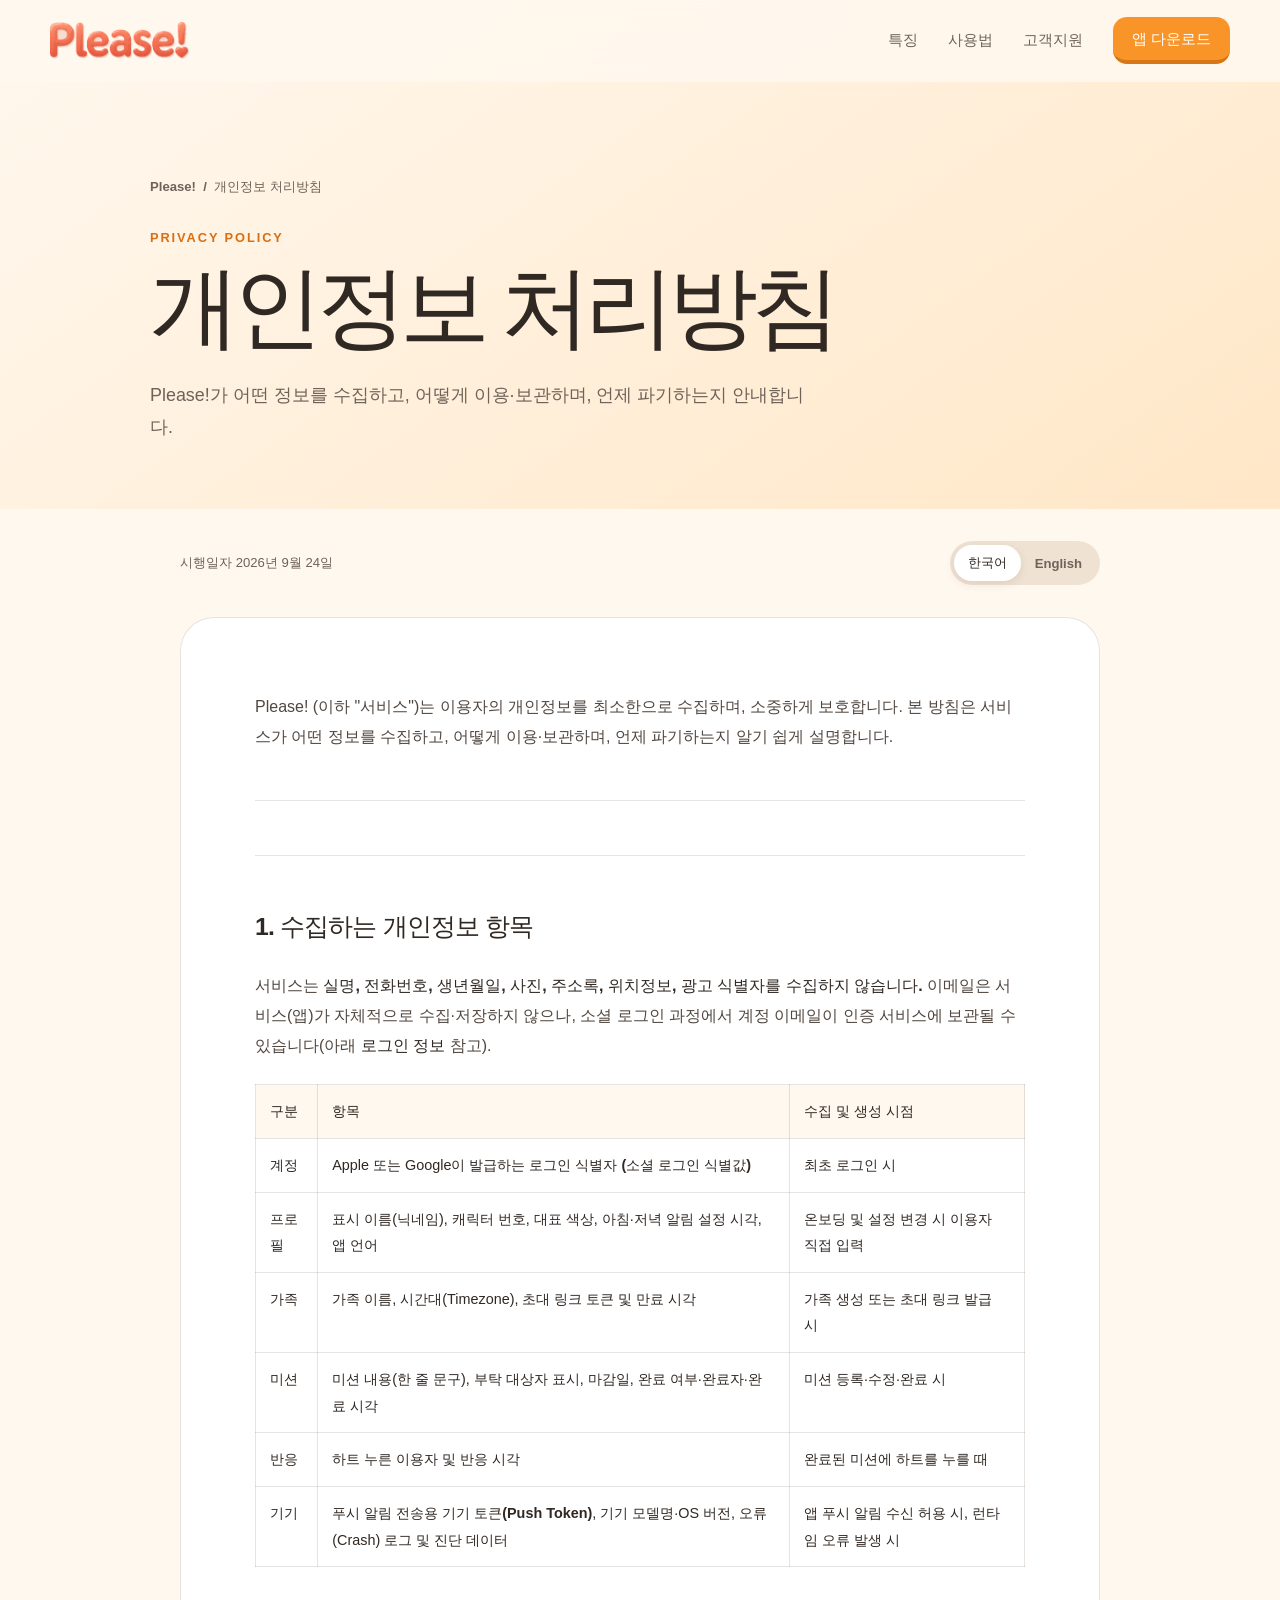
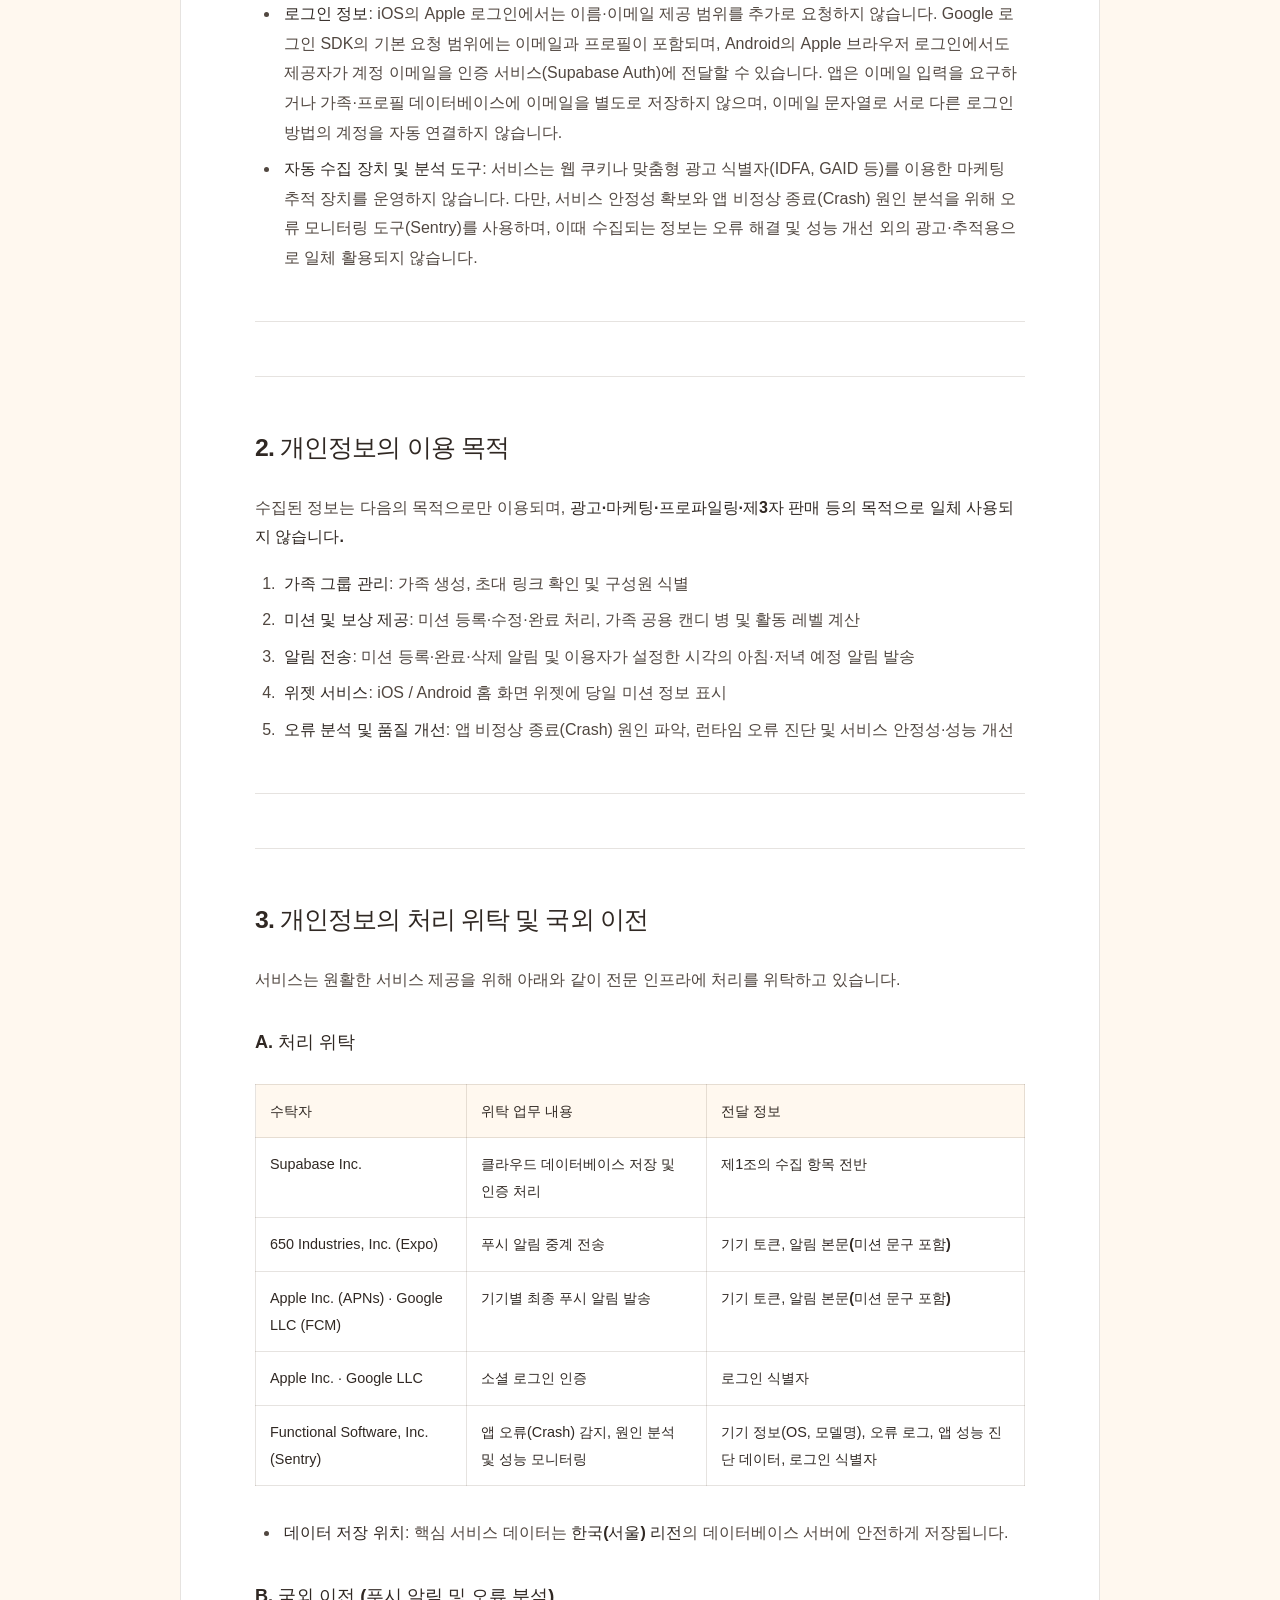
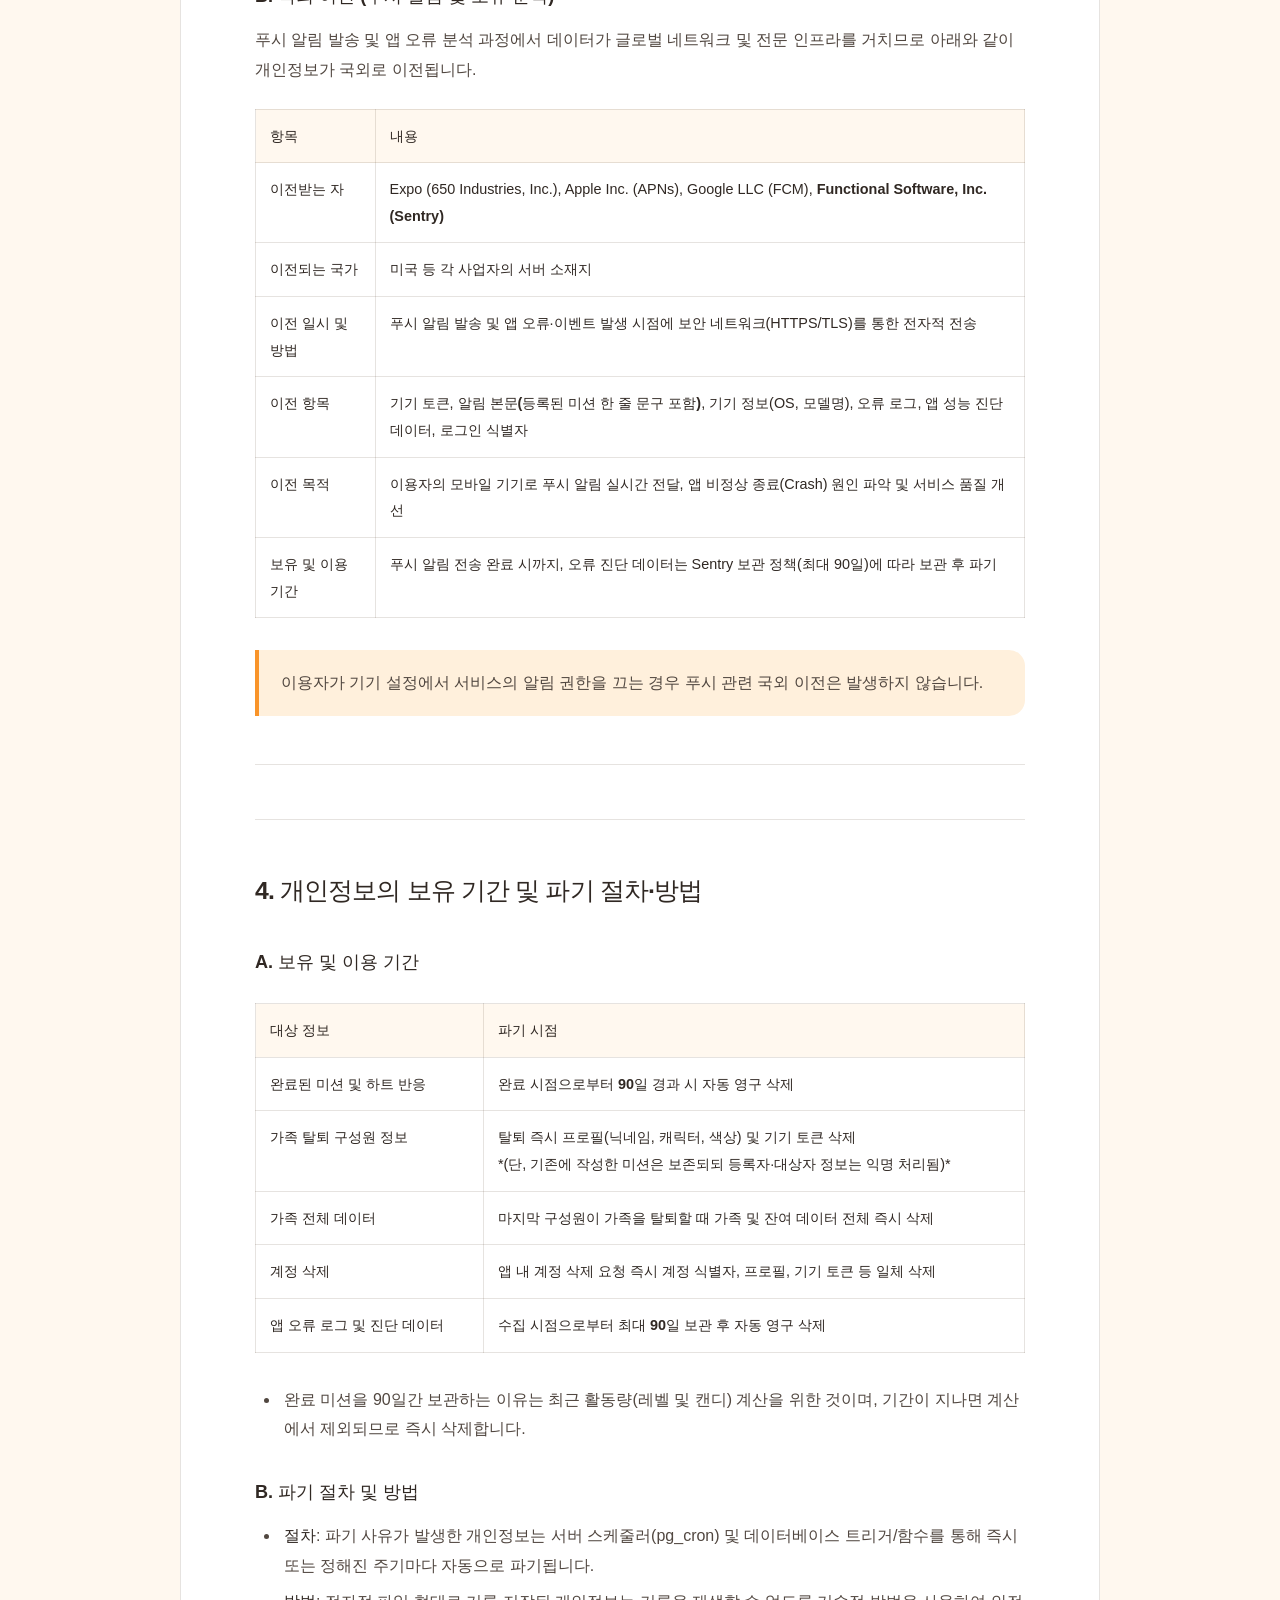
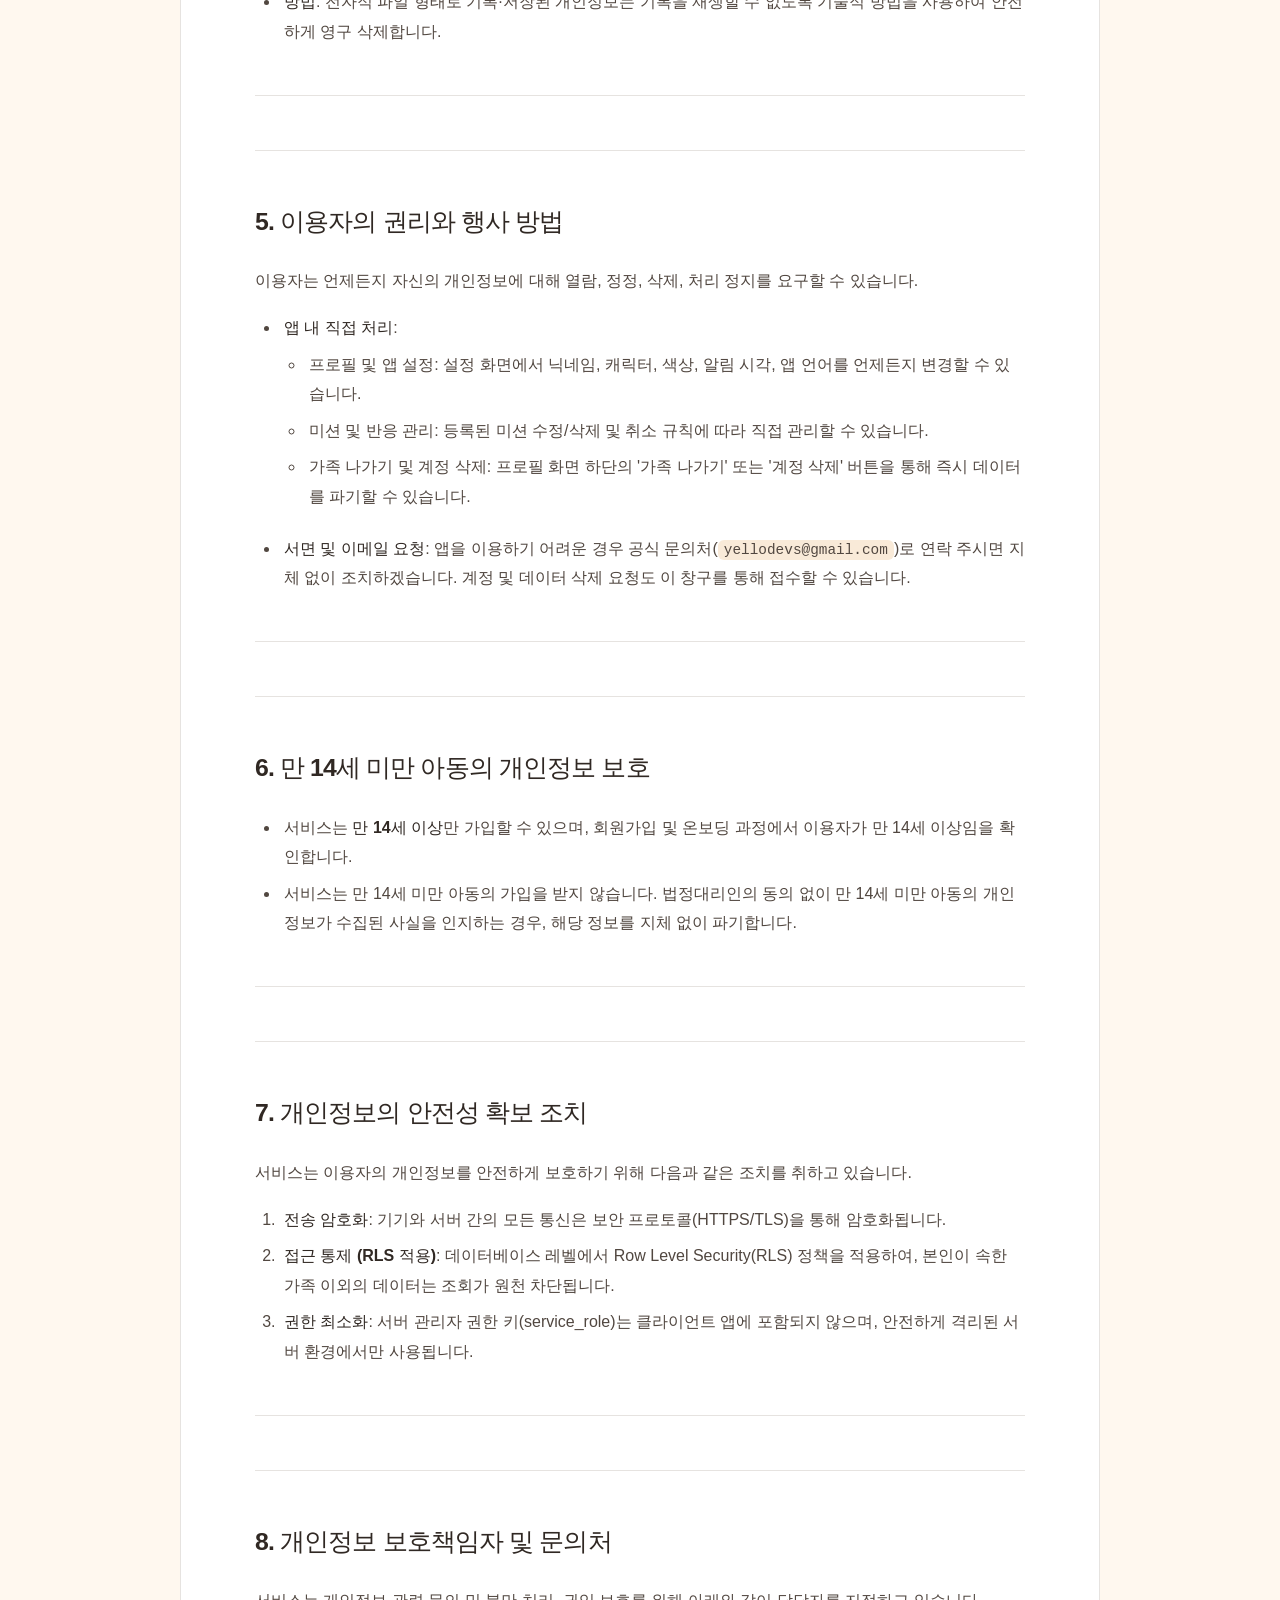
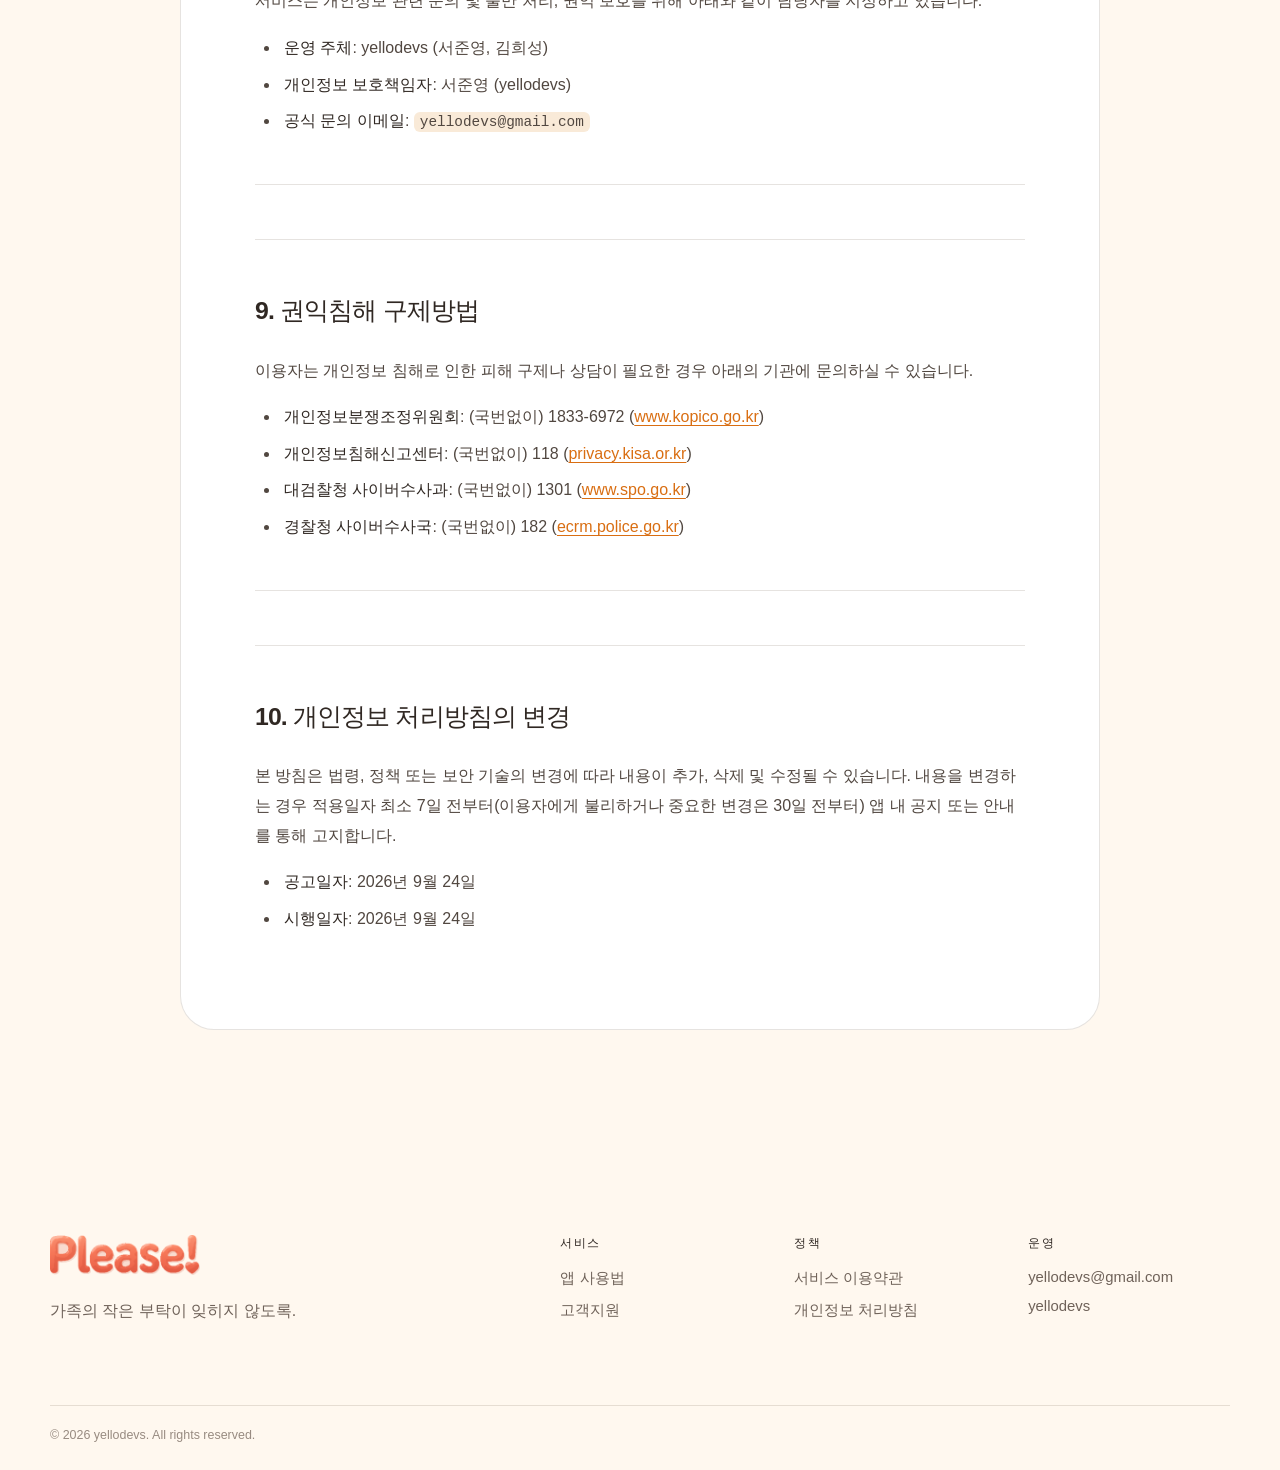
==== site/privacy/index.html @ 9b4defdf "Build Please official website" ====
<!doctype html>
<html lang="ko">
  <head>
    <meta charset="UTF-8" />
    <meta name="viewport" content="width=device-width, initial-scale=1.0" />
    <meta name="theme-color" content="#fff8ef" />
    <meta name="description" content="Please! 개인정보 처리방침" />
    <link rel="canonical" href="https://please.yellodevs.space/privacy/" />
    <link rel="icon" type="image/png" href="../favicon.png?v=2" />
    <link rel="apple-touch-icon" href="../favicon.png?v=2" />
    <title>개인정보 처리방침 — Please!</title>
    <link rel="stylesheet" href="../styles.css" />
    <script src="../script.js" defer></script>
    <script src="../legal.js" defer></script>
  </head>
  <body data-document="privacy">
    <a class="skip-link" href="#main">본문으로 건너뛰기</a>
    <header class="site-header" data-header>
      <a class="brand" href="../" aria-label="Please! 홈"><img src="../assets/brand/please-logo.png" alt="Please!" /></a>
      <button class="nav-toggle" type="button" aria-expanded="false" aria-controls="primary-nav" data-nav-toggle><span></span><span></span><span></span><span class="sr-only">메뉴 열기</span></button>
      <nav class="primary-nav" id="primary-nav" aria-label="주요 메뉴" data-nav><a href="../#features">특징</a><a href="../#guide">사용법</a><a href="../support/">고객지원</a><a class="nav-cta" href="../#download">앱 다운로드</a></nav>
    </header>
    <main id="main">
      <section class="page-hero compact"><p class="breadcrumbs"><a href="../">Please!</a> &nbsp;/&nbsp; 개인정보 처리방침</p><p class="eyebrow">Privacy policy</p><h1>개인정보 처리방침</h1><p>Please!가 어떤 정보를 수집하고, 어떻게 이용·보관하며, 언제 파기하는지 안내합니다.</p></section>
      <div class="legal-toolbar"><p class="legal-meta">시행일자 2026년 9월 24일</p><div class="language-switch" aria-label="언어 선택"><button class="active" type="button" data-language="ko">한국어</button><button type="button" data-language="en">English</button></div></div>
      <article class="legal-shell prose" data-legal-content><p class="legal-loading">문서를 불러오는 중입니다…</p></article>
    </main>
    <footer class="site-footer"><div class="footer-brand"><img src="../assets/brand/please-logo.png" alt="Please!" /><p>가족의 작은 부탁이 잊히지 않도록.</p></div><div class="footer-links"><div><strong>서비스</strong><a href="../#guide">앱 사용법</a><a href="../support/">고객지원</a></div><div><strong>정책</strong><a href="../terms/">서비스 이용약관</a><a href="./">개인정보 처리방침</a></div><div><strong>운영</strong><a href="mailto:yellodevs@gmail.com">yellodevs@gmail.com</a><a href="https://yellodevs.space" target="_blank" rel="noopener">yellodevs</a></div></div><p class="copyright">© 2026 yellodevs. All rights reserved.</p></footer>
  </body>
</html>
---- site/styles.css ----
:root {
  --ink: #302823;
  --ink-soft: #6f6259;
  --orange: #f99429;
  --orange-dark: #d96e12;
  --orange-soft: #fff0dc;
  --cream: #fff8ef;
  --cream-deep: #f9ead8;
  --white: #fff;
  --line: rgba(81, 56, 36, 0.14);
  --blue: #6f7fe8;
  --mint: #4cc9b0;
  --pink: #f082a8;
  --yellow: #f4bd43;
  --shadow: 0 30px 80px rgba(121, 73, 24, 0.13);
  --page: min(1180px, calc(100vw - 48px));
  font-family: Pretendard, "Apple SD Gothic Neo", "Noto Sans KR", Inter, -apple-system, BlinkMacSystemFont, "Segoe UI", sans-serif;
  color: var(--ink);
  background: var(--cream);
  font-synthesis: none;
}

* { box-sizing: border-box; }
html { scroll-behavior: smooth; }
body { margin: 0; background: var(--cream); color: var(--ink); overflow-x: hidden; }
body.nav-open { overflow: hidden; }
a { color: inherit; text-decoration: none; }
button, input { font: inherit; }
img { display: block; max-width: 100%; }
.sr-only { clip: rect(0 0 0 0); clip-path: inset(50%); height: 1px; overflow: hidden; position: absolute; white-space: nowrap; width: 1px; }
.skip-link { background: var(--ink); border-radius: 8px; color: #fff; left: 16px; padding: 12px 16px; position: fixed; top: -80px; z-index: 100; }
.skip-link:focus { top: 16px; }

.site-header {
  align-items: center;
  backdrop-filter: blur(18px);
  background: rgba(255, 248, 239, 0.86);
  border-bottom: 1px solid transparent;
  display: flex;
  height: 82px;
  justify-content: space-between;
  left: 0;
  padding: 0 max(24px, calc((100vw - 1180px) / 2));
  position: fixed;
  right: 0;
  top: 0;
  transition: border-color 180ms ease, box-shadow 180ms ease;
  z-index: 50;
}
.site-header.scrolled { border-color: var(--line); box-shadow: 0 8px 30px rgba(63, 42, 25, 0.05); }
.brand img { height: 37px; width: auto; }
.primary-nav { align-items: center; display: flex; gap: 30px; }
.primary-nav a { color: var(--ink-soft); font-size: 0.95rem; font-weight: 700; transition: color 160ms ease, transform 160ms ease; }
.primary-nav a:hover { color: var(--orange-dark); transform: translateY(-1px); }
.primary-nav .nav-cta { background: var(--orange); border-bottom: 4px solid #d67615; border-radius: 14px; color: #fff; padding: 12px 19px 10px; }
.nav-toggle { background: none; border: 0; display: none; padding: 10px; }
.nav-toggle > span:not(.sr-only) { background: var(--ink); border-radius: 2px; display: block; height: 2px; margin: 4px 0; width: 24px; }

.section-pad { margin: 0 auto; padding: 130px 0; width: var(--page); }
.eyebrow { color: var(--orange-dark); font-size: 0.8rem; font-weight: 850; letter-spacing: 0.15em; margin: 0 0 18px; text-transform: uppercase; }
.section-heading { max-width: 720px; }
.section-heading.centered { margin: 0 auto 70px; text-align: center; }
.section-heading h2,
.candy-copy h2,
.download-copy h2 { font-size: clamp(2.5rem, 5vw, 4.8rem); letter-spacing: -0.065em; line-height: 1.06; margin: 0; text-wrap: balance; }
.section-heading > p:last-child { color: var(--ink-soft); font-size: 1.13rem; line-height: 1.8; margin: 28px 0 0; }

.hero {
  align-items: center;
  background: linear-gradient(135deg, #fff8ef 0%, #fff4e5 58%, #ffd99f 100%);
  display: grid;
  gap: clamp(40px, 6vw, 96px);
  grid-template-columns: minmax(0, 1.05fr) minmax(360px, 0.95fr);
  min-height: 100svh;
  overflow: hidden;
  padding: 130px max(24px, calc((100vw - 1180px) / 2)) 70px;
  position: relative;
}
.hero-copy { max-width: 650px; position: relative; z-index: 3; }
.hero h1 { font-size: clamp(3.6rem, 7.1vw, 7.25rem); font-weight: 850; letter-spacing: -0.085em; line-height: 0.97; margin: 0; text-wrap: balance; }
.hero h1 em { color: var(--orange); font-style: normal; }
.hero-description { color: var(--ink-soft); font-size: clamp(1.08rem, 1.6vw, 1.3rem); line-height: 1.75; margin: 34px 0 30px; max-width: 610px; }
.hero-note { color: #8a786b; font-size: 0.84rem; font-weight: 650; margin: 15px 0 0; }
.store-buttons { display: flex; flex-wrap: wrap; gap: 12px; }
.store-button { align-items: center; background: #201f1e; border: 1px solid rgba(255,255,255,.16); border-radius: 14px; box-shadow: 0 6px 0 rgba(77, 54, 35, 0.14); color: #fff; display: flex; gap: 10px; min-height: 62px; padding: 9px 17px; transition: transform 150ms ease, box-shadow 150ms ease; }
.store-button:hover { box-shadow: 0 3px 0 rgba(77, 54, 35, 0.14); transform: translateY(3px); }
.store-button svg { fill: #fff; flex: 0 0 auto; height: 31px; width: 31px; }
.store-button span { font-size: 1.12rem; font-weight: 700; line-height: 1.03; }
.store-button small { display: block; font-size: 0.62rem; font-weight: 500; letter-spacing: 0.02em; margin-bottom: 4px; }
.hero-visual { height: min(720px, 70vw); min-height: 560px; position: relative; z-index: 2; }
.hero-phone { background: #fff; border: 10px solid #282522; border-radius: 44px; box-shadow: 0 55px 100px rgba(119, 67, 18, 0.2); left: 50%; max-width: 292px; overflow: hidden; position: absolute; top: 50%; transform: translate(-50%, -47%) rotate(5deg); width: 62%; }
.hero-phone img { width: 100%; }
.floating-character { aspect-ratio: 1; background: #fff; border: 7px solid #fff; border-radius: 32%; box-shadow: 0 18px 45px rgba(90, 49, 11, 0.16); overflow: hidden; position: absolute; width: clamp(76px, 9vw, 122px); }
.floating-character img { display: block; height: 100%; object-fit: cover; transform: scale(1.045); width: 100%; }
.character-dog { right: 1%; top: 14%; transform: rotate(9deg); }
.character-one { bottom: 9%; left: 1%; transform: rotate(-9deg); }
.floating-heart { align-items: center; background: #fff; border-radius: 28px; box-shadow: 0 16px 40px rgba(90,49,11,.12); color: #f07576; display: flex; font-size: 2.4rem; height: 84px; justify-content: center; left: 0; position: absolute; top: 20%; transform: rotate(-10deg); width: 84px; }
.floating-candy { border-radius: 50%; box-shadow: inset -8px -8px 18px rgba(0,0,0,.08), 0 10px 24px rgba(90,49,11,.14); height: 46px; position: absolute; width: 46px; }
.floating-candy::after { color: #fff; content: "✦"; font-size: 1.4rem; left: 50%; position: absolute; top: 50%; transform: translate(-50%, -50%); }
.candy-one { background: var(--mint); right: 6%; top: 53%; transform: rotate(17deg); }
.candy-two { background: var(--blue); bottom: 19%; right: 12%; transform: rotate(-9deg); }
.hero-blob { border-radius: 50%; filter: blur(2px); opacity: 0.46; position: absolute; }
.hero-blob-one { background: #ffd085; height: 480px; right: -180px; top: 0; width: 480px; }
.hero-blob-two { background: #fff; bottom: -240px; height: 520px; left: 38%; width: 520px; }

.problem { padding-bottom: 145px; }
.problem-grid { display: grid; gap: 18px; grid-template-columns: repeat(3, 1fr); margin-top: 64px; }
.problem-card { background: #fff; border: 1px solid var(--line); border-radius: 28px; min-height: 280px; padding: 30px; }
.problem-card > span { align-items: center; background: var(--orange-soft); border-radius: 999px; color: var(--orange-dark); display: inline-flex; font-size: 0.8rem; font-weight: 850; height: 44px; justify-content: center; width: 44px; }
.problem-card h3 { font-size: 1.55rem; letter-spacing: -0.04em; margin: 50px 0 14px; }
.problem-card p { color: var(--ink-soft); line-height: 1.72; margin: 0; }
.problem-answer { border-left: 4px solid var(--orange); font-size: clamp(1.35rem, 2.4vw, 2rem); letter-spacing: -0.035em; line-height: 1.6; margin: 52px 0 0; max-width: 910px; padding-left: 24px; }

.guide { background: #fff; border-radius: 56px; box-shadow: 0 0 0 1px var(--line); max-width: min(1380px, calc(100vw - 32px)); padding-left: max(24px, calc((min(1180px, 100vw - 48px) - min(1180px, 100vw - 48px)) / 2)); padding-right: max(24px, calc((min(1180px, 100vw - 48px) - min(1180px, 100vw - 48px)) / 2)); width: calc(100vw - 32px); }
.guide .section-heading { width: min(720px, 100%); }
.guide-layout { display: grid; gap: clamp(45px, 8vw, 120px); grid-template-columns: minmax(340px, 0.82fr) minmax(0, 1.18fr); margin: 0 auto; max-width: 1120px; }
.guide-stage { align-self: start; position: sticky; top: 112px; }
.screen-frame { background: linear-gradient(145deg, #ffefe0, #fff8ef); border: 1px solid rgba(210, 131, 49, 0.18); border-radius: 42px; box-shadow: var(--shadow); height: min(680px, calc(100svh - 170px)); margin: 0 auto; max-height: 680px; min-height: 560px; overflow: hidden; position: relative; width: min(100%, 390px); }
.screen-frame > img { height: 100%; object-fit: cover; transition: opacity 160ms ease, transform 320ms cubic-bezier(.2,.8,.2,1); width: 100%; }
.screen-frame.changing > img { opacity: 0; transform: scale(.985); }
.guide-progress { align-items: center; color: var(--ink-soft); display: flex; font-size: 0.75rem; font-weight: 800; gap: 10px; margin: 18px auto 0; max-width: 390px; }
.guide-progress i { background: var(--cream-deep); border-radius: 20px; flex: 1; height: 5px; overflow: hidden; }
.guide-progress b { background: var(--orange); border-radius: inherit; display: block; height: 100%; transition: width 300ms ease; width: 16.666%; }
.guide-steps { display: flex; flex-direction: column; gap: 14px; padding: 0 0 40px; }
.guide-step { align-items: flex-start; background: transparent; border: 1px solid transparent; border-radius: 26px; color: var(--ink); cursor: pointer; display: grid; gap: 22px; grid-template-columns: 46px 1fr; padding: 28px; text-align: left; transition: background 170ms ease, border-color 170ms ease, transform 170ms ease; }
.guide-step:hover { background: var(--cream); transform: translateX(4px); }
.guide-step.active { background: var(--orange-soft); border-color: rgba(226, 119, 22, 0.2); }
.guide-step > span { align-items: center; background: #fff; border: 1px solid var(--line); border-radius: 50%; color: var(--ink-soft); display: flex; font-size: 0.76rem; font-weight: 850; height: 44px; justify-content: center; width: 44px; }
.guide-step.active > span { background: var(--orange); border-color: var(--orange); color: #fff; }
.guide-step h3 { font-size: clamp(1.35rem, 2.2vw, 1.85rem); letter-spacing: -0.045em; margin: 5px 0 10px; }
.guide-step p { color: var(--ink-soft); line-height: 1.75; margin: 0; }
.widget-preview { background: linear-gradient(155deg, #f2f5fd, #e6edfb); height: 100%; inset: 0; opacity: 0; padding: 88px 24px 28px; pointer-events: none; position: absolute; transform: scale(1.02); transition: opacity 220ms ease, transform 260ms ease; }
.widget-preview.visible { opacity: 1; transform: scale(1); }
.widget-home-row { align-items: center; display: flex; flex-direction: column; font-size: .8rem; font-weight: 700; gap: 7px; }
.widget-home-row img { border-radius: 18px; box-shadow: 0 8px 20px rgba(52,62,87,.18); height: 64px; width: 64px; }
.widget-card { background: rgba(255,255,255,.88); border: 1px solid rgba(255,255,255,.9); border-radius: 26px; box-shadow: 0 18px 38px rgba(58,71,104,.13); display: grid; gap: 12px; grid-template-columns: 1fr 1fr; margin-top: 56px; padding: 18px; }
.widget-card > div { background: #fff9f1; border-radius: 18px; min-height: 170px; padding: 14px; }
.widget-card strong { color: var(--orange-dark); display: block; font-size: .8rem; margin-bottom: 14px; }
.widget-card span { background: #fff; border-radius: 10px; box-shadow: 0 4px 12px rgba(70,50,33,.08); display: block; font-size: .7rem; line-height: 1.35; margin-top: 8px; padding: 9px; }
.widget-preview > p { color: #61708f; font-size: .85rem; font-weight: 700; margin: 28px 0 0; text-align: center; }

.candy-section { align-items: center; display: grid; gap: clamp(48px, 9vw, 130px); grid-template-columns: 1fr .78fr; }
.candy-copy > p:not(.eyebrow) { color: var(--ink-soft); font-size: 1.08rem; line-height: 1.8; margin: 28px 0; }
.check-list { display: grid; gap: 14px; list-style: none; margin: 30px 0 0; padding: 0; }
.check-list li { align-items: center; display: flex; font-weight: 750; gap: 12px; }
.check-list li::before { align-items: center; background: var(--orange); border-radius: 50%; color: #fff; content: "✓"; display: flex; font-size: .76rem; height: 24px; justify-content: center; width: 24px; }
.candy-visual { justify-self: center; position: relative; width: min(100%, 350px); }
.candy-visual::before { background: var(--orange-soft); border-radius: 50%; content: ""; inset: 8% -26% 6% -26%; position: absolute; }
.candy-visual img { border-radius: 34px; box-shadow: var(--shadow); position: relative; width: 100%; }

.fit { border-top: 1px solid var(--line); display: grid; gap: 80px; grid-template-columns: .82fr 1.18fr; }
.fit-list { display: grid; gap: 0; }
.fit-item { border-top: 1px solid var(--line); display: grid; gap: 24px; grid-template-columns: 46px 1fr; padding: 34px 0; }
.fit-item:last-child { border-bottom: 1px solid var(--line); }
.fit-item > span { color: var(--orange-dark); font-size: .78rem; font-weight: 850; padding-top: 7px; }
.fit-item h3 { font-size: 1.35rem; letter-spacing: -0.04em; margin: 0 0 12px; }
.fit-item p { color: var(--ink-soft); line-height: 1.72; margin: 0; }

.principles { background: #30343f; border-radius: 50px; color: #fff; max-width: min(1380px, calc(100vw - 32px)); width: calc(100vw - 32px); }
.principles .eyebrow { color: #ffb45e; }
.principle-grid { display: grid; gap: 16px; grid-template-columns: repeat(4, 1fr); margin: 0 auto; max-width: 1180px; }
.principle-card { background: rgba(255,255,255,.075); border: 1px solid rgba(255,255,255,.11); border-radius: 26px; min-height: 305px; padding: 28px; }
.principle-card > span { align-items: center; background: var(--orange); border-radius: 50%; display: flex; font-size: 1.55rem; font-weight: 800; height: 48px; justify-content: center; width: 48px; }
.principle-card h3 { font-size: 1.25rem; letter-spacing: -0.035em; margin: 56px 0 13px; }
.principle-card p { color: rgba(255,255,255,.7); font-size: .95rem; line-height: 1.7; margin: 0; }
.privacy-promise { align-items: center; background: #fff; border-radius: 26px; color: var(--ink); display: grid; gap: 22px; grid-template-columns: 54px 1fr auto; margin: 18px auto 0; max-width: 1180px; padding: 26px 28px; }
.privacy-promise > span { align-items: center; background: var(--orange-soft); border-radius: 50%; color: var(--orange-dark); display: flex; font-size: 1.5rem; height: 50px; justify-content: center; width: 50px; }
.privacy-promise h3 { font-size: 1.2rem; letter-spacing: -.035em; margin: 0 0 6px; }
.privacy-promise p { color: var(--ink-soft); line-height: 1.65; margin: 0; }
.privacy-promise a { color: var(--orange-dark); font-size: .9rem; font-weight: 800; white-space: nowrap; }

.download-band { align-items: center; background: var(--orange); border-radius: 50px; display: flex; justify-content: space-between; margin-bottom: 24px; max-width: min(1380px, calc(100vw - 32px)); padding: 80px clamp(32px, 6vw, 90px); width: calc(100vw - 32px); }
.download-copy { align-items: center; display: flex; gap: 30px; }
.download-copy > img { border-radius: 26px; box-shadow: 0 16px 35px rgba(137,70,4,.25); height: 106px; width: 106px; }
.download-copy .eyebrow { color: rgba(58,32,11,.65); }
.download-copy h2 { color: #fff; font-size: clamp(2.3rem, 4vw, 4.2rem); }
.download-band .store-button { box-shadow: 0 6px 0 rgba(110,56,4,.24); }

.site-footer { display: grid; gap: 64px; grid-template-columns: .8fr 1.2fr; margin: 0 auto; padding: 85px 0 28px; width: var(--page); }
.footer-brand img { height: 40px; width: auto; }
.footer-brand p { color: var(--ink-soft); line-height: 1.7; margin-top: 22px; }
.footer-links { display: grid; gap: 32px; grid-template-columns: repeat(3, 1fr); }
.footer-links div { display: flex; flex-direction: column; gap: 13px; }
.footer-links strong { font-size: .78rem; letter-spacing: .12em; margin-bottom: 4px; text-transform: uppercase; }
.footer-links a { color: var(--ink-soft); font-size: .93rem; }
.footer-links a:hover { color: var(--orange-dark); }
.social-links { align-items: center; display: flex !important; flex-direction: row !important; gap: 9px !important; margin-top: 3px; }
.social-link { align-items: center; border: 1px solid var(--line); border-radius: 50%; color: var(--ink-soft); display: inline-flex !important; height: 34px; justify-content: center; transition: background-color 160ms ease,color 160ms ease,transform 160ms ease; width: 34px; }
.social-link svg { fill: none; height: 17px; stroke: currentColor; stroke-width: 1.8; width: 17px; }
.social-link .fill-icon,.social-link .fill-dot { fill: currentColor; stroke: none; }
.social-link:not(.is-disabled):hover { background: var(--orange); border-color: var(--orange); color: #fff; transform: translateY(-2px); }
.social-link.is-disabled { cursor: default; opacity: .42; }
.copyright { border-top: 1px solid var(--line); color: #988b81; font-size: .78rem; grid-column: 1 / -1; margin: 0; padding-top: 22px; }

.page-hero { background: linear-gradient(145deg, #fff8ef, #ffe7c7); padding: 165px max(24px, calc((100vw - 980px) / 2)) 80px; }
.page-hero.compact { padding-bottom: 66px; }
.page-hero h1 { font-size: clamp(3rem, 7vw, 6.4rem); letter-spacing: -0.075em; line-height: 1; margin: 0; }
.page-hero > p:last-child { color: var(--ink-soft); font-size: 1.12rem; line-height: 1.8; margin: 26px 0 0; max-width: 670px; }
.breadcrumbs { color: var(--ink-soft); font-size: .82rem; font-weight: 700; margin-bottom: 34px; }
.breadcrumbs a:hover { color: var(--orange-dark); }

.support-wrap { margin: 0 auto; padding: 90px 0 130px; width: min(980px, calc(100vw - 48px)); }
.contact-card { align-items: center; background: #30343f; border-radius: 30px; color: #fff; display: flex; justify-content: space-between; margin-bottom: 90px; padding: 34px 38px; }
.contact-card h2 { font-size: 1.55rem; margin: 0 0 9px; }
.contact-card p { color: rgba(255,255,255,.68); line-height: 1.65; margin: 0; }
.contact-card a { background: var(--orange); border-bottom: 4px solid #d67615; border-radius: 14px; flex: 0 0 auto; font-weight: 800; margin-left: 30px; padding: 15px 20px 12px; }
.support-heading { margin-bottom: 30px; }
.support-heading h2 { font-size: clamp(2.2rem, 4vw, 3.7rem); letter-spacing: -0.055em; margin: 0; }
.faq-group { border-top: 1px solid var(--line); }
.faq-group details { border-bottom: 1px solid var(--line); }
.faq-group summary { cursor: pointer; font-size: 1.14rem; font-weight: 800; list-style: none; padding: 25px 52px 25px 0; position: relative; }
.faq-group summary::-webkit-details-marker { display: none; }
.faq-group summary::before, .faq-group summary::after { background: var(--orange-dark); content: ""; height: 2px; position: absolute; right: 10px; top: 34px; transition: transform 180ms ease; width: 16px; }
.faq-group summary::after { transform: rotate(90deg); }
.faq-group details[open] summary::after { transform: rotate(0); }
.faq-answer { color: var(--ink-soft); line-height: 1.8; max-width: 820px; padding: 0 50px 28px 0; }
.faq-answer p { margin: 0 0 12px; }
.faq-answer ul, .faq-answer ol { margin: 8px 0 0; padding-left: 22px; }

.legal-toolbar { align-items: center; display: flex; justify-content: space-between; margin: 0 auto; padding: 32px 0; width: min(920px, calc(100vw - 48px)); }
.legal-meta { color: var(--ink-soft); font-size: .82rem; }
.language-switch { background: #efe2d3; border-radius: 999px; display: flex; padding: 4px; }
.language-switch button { background: transparent; border: 0; border-radius: 999px; color: var(--ink-soft); cursor: pointer; font-size: .82rem; font-weight: 800; padding: 9px 14px; }
.language-switch button.active { background: #fff; box-shadow: 0 3px 10px rgba(91,56,29,.1); color: var(--ink); }
.legal-shell { background: #fff; border: 1px solid var(--line); border-radius: 34px; margin: 0 auto 120px; min-height: 560px; padding: clamp(30px, 6vw, 74px); width: min(920px, calc(100vw - 32px)); }
.legal-loading { color: var(--ink-soft); }
.prose { font-size: 1rem; line-height: 1.85; }
.prose h1 { display: none; }
.prose h2 { border-top: 1px solid var(--line); font-size: 1.55rem; letter-spacing: -0.035em; margin: 54px 0 22px; padding-top: 48px; }
.prose h2:first-child, .prose blockquote + h2 { border-top: 0; margin-top: 22px; padding-top: 0; }
.prose h3 { font-size: 1.13rem; margin: 32px 0 12px; }
.prose p { color: #514740; margin: 0 0 17px; }
.prose strong { color: var(--ink); }
.prose a { color: var(--orange-dark); text-decoration: underline; text-underline-offset: 3px; }
.prose ul, .prose ol { color: #514740; margin: 0 0 22px; padding-left: 25px; }
.prose li { margin: 7px 0; padding-left: 4px; }
.prose li > ul, .prose li > ol { margin: 7px 0; }
.prose blockquote { background: var(--orange-soft); border-left: 4px solid var(--orange); border-radius: 0 16px 16px 0; color: var(--ink-soft); margin: 0 0 36px; padding: 18px 22px; }
.prose blockquote p { margin: 0; }
.prose code { background: var(--cream-deep); border-radius: 6px; font-size: .9em; padding: 2px 6px; }
.prose hr { border: 0; border-top: 1px solid var(--line); margin: 48px 0; }
.table-scroll { margin: 24px 0 32px; overflow-x: auto; }
.prose table { border-collapse: collapse; font-size: .9rem; min-width: 640px; width: 100%; }
.prose th { background: var(--cream); color: var(--ink); font-weight: 800; text-align: left; }
.prose th, .prose td { border: 1px solid var(--line); padding: 13px 14px; vertical-align: top; }

.not-found { align-items: center; display: flex; flex-direction: column; justify-content: center; min-height: 100svh; padding: 40px 24px; text-align: center; }
.not-found img { height: 46px; margin-bottom: 44px; width: auto; }
.not-found strong { color: var(--orange); font-size: clamp(5rem, 18vw, 10rem); letter-spacing: -.08em; line-height: .8; }
.not-found h1 { font-size: clamp(2rem, 5vw, 3.4rem); letter-spacing: -.05em; margin: 30px 0 12px; }
.not-found p { color: var(--ink-soft); line-height: 1.7; }
.not-found a { background: var(--orange); border-bottom: 4px solid #d67615; border-radius: 14px; color: #fff; font-weight: 800; margin-top: 20px; padding: 14px 20px 11px; }

.reveal { opacity: 0; transform: translateY(24px); transition: opacity 650ms ease, transform 650ms cubic-bezier(.2,.8,.2,1); }
.reveal.in-view { opacity: 1; transform: translateY(0); }

@media (max-width: 980px) {
  .hero { grid-template-columns: 1fr 380px; }
  .hero h1 { font-size: clamp(3.8rem, 7vw, 5.6rem); }
  .problem-grid { grid-template-columns: 1fr; }
  .problem-card { min-height: 0; }
  .problem-card h3 { margin-top: 30px; }
  .principle-grid { grid-template-columns: 1fr 1fr; }
  .download-band { align-items: flex-start; flex-direction: column; gap: 42px; }
  .fit { grid-template-columns: 1fr; }
}

@media (max-width: 760px) {
  :root { --page: calc(100vw - 36px); }
  .site-header { height: 70px; padding: 0 18px; }
  .brand img { height: 31px; }
  .nav-toggle { display: block; position: relative; z-index: 2; }
  .primary-nav { align-items: stretch; background: var(--cream); display: none; flex-direction: column; gap: 4px; inset: 0; justify-content: center; padding: 86px 24px 30px; position: fixed; }
  .primary-nav.open { display: flex; }
  .primary-nav a { border-bottom: 1px solid var(--line); font-size: 1.6rem; padding: 18px 2px; }
  .primary-nav .nav-cta { border: 0; border-radius: 16px; margin-top: 20px; padding: 18px; text-align: center; }
  .hero { display: flex; flex-direction: column; min-height: auto; padding: 125px 18px 70px; text-align: center; }
  .hero-copy { align-items: center; display: flex; flex-direction: column; }
  .hero h1 { font-size: clamp(3.7rem, 16vw, 5.5rem); }
  .hero-description { font-size: 1.03rem; margin-top: 24px; }
  .store-buttons { justify-content: center; }
  .hero-visual { height: 620px; min-height: 0; order: 2; width: 100%; }
  .hero-phone { max-width: 270px; }
  .floating-character { width: 80px; }
  .floating-heart { height: 64px; width: 64px; }
  .section-pad { padding: 90px 0; }
  .section-heading.centered { margin-bottom: 42px; }
  .guide { border-radius: 34px; padding: 82px 18px; width: calc(100vw - 16px); }
  .guide-layout { display: block; }
  .guide-stage { position: static; }
  .screen-frame { height: 620px; min-height: 0; }
  .guide-steps { margin-top: 34px; }
  .guide-step { padding: 22px 12px; }
  .guide-step:not(.active) p { display: none; }
  .guide-step h3 { font-size: 1.28rem; }
  .candy-section { grid-template-columns: 1fr; }
  .candy-visual { margin-top: 24px; width: min(82%, 330px); }
  .principles { border-radius: 34px; width: calc(100vw - 16px); }
  .principle-grid { grid-template-columns: 1fr; }
  .principle-card { min-height: 250px; }
  .privacy-promise { grid-template-columns: 50px 1fr; }
  .privacy-promise a { grid-column: 2; }
  .download-band { border-radius: 34px; padding: 52px 24px; width: calc(100vw - 16px); }
  .download-copy { align-items: flex-start; flex-direction: column; }
  .download-copy > img { height: 82px; width: 82px; }
  .site-footer { grid-template-columns: 1fr; }
  .footer-links { grid-template-columns: 1fr 1fr; }
  .contact-card { align-items: flex-start; flex-direction: column; }
  .contact-card a { margin: 24px 0 0; }
  .legal-toolbar { align-items: flex-start; flex-direction: column; gap: 18px; }
}

@media (max-width: 440px) {
  .store-button { min-height: 58px; padding: 8px 13px; }
  .store-button svg { height: 27px; width: 27px; }
  .store-button span { font-size: 1rem; }
  .hero-visual { height: 560px; }
  .character-dog { right: -2%; }
  .character-one { left: -2%; }
  .floating-heart { left: -4%; }
  .screen-frame { height: 570px; }
  .guide-step { grid-template-columns: 40px 1fr; gap: 14px; }
  .guide-step > span { height: 40px; width: 40px; }
  .footer-links { grid-template-columns: 1fr; }
}

@media (prefers-reduced-motion: reduce) {
  html { scroll-behavior: auto; }
  *, *::before, *::after { animation-duration: .01ms !important; animation-iteration-count: 1 !important; transition-duration: .01ms !important; }
  .reveal { opacity: 1; transform: none; }
}

/* Product UI previews are drawn in HTML/CSS so they stay crisp at every size. */
#guide, #features, #download { scroll-margin-top: 96px; }
.hero-device {
  background: linear-gradient(180deg, #fffdf9, #fff8ef);
  border: 10px solid #292521;
  border-radius: 46px;
  box-shadow: 0 45px 95px rgba(112, 64, 20, .2);
  left: 50%;
  min-height: 630px;
  overflow: hidden;
  padding: 32px 18px 80px;
  position: absolute;
  top: 50%;
  transform: translate(-50%, -47%) rotate(3deg);
  width: min(360px, 76%);
}
.hero-device::before { background: #292521; border-radius: 0 0 14px 14px; content: ""; height: 24px; left: 50%; position: absolute; top: -1px; transform: translateX(-50%); width: 112px; }
.hero-device-top { align-items: center; display: flex; justify-content: space-between; margin: 11px 2px 32px; }
.hero-device-top img { height: 25px; width: auto; }
.hero-device-top button { background: var(--orange); border: 0; border-radius: 50%; color: #fff; font-size: 1.5rem; height: 38px; line-height: 1; width: 38px; }
.hero-demo-section + .hero-demo-section { margin-top: 25px; }
.mini-heading { align-items: center; display: flex; gap: 6px; margin: 0 4px 7px; }
.mini-heading strong { color: #655950; font-size: .76rem; }
.mini-heading span { align-items: center; background: #eee8e1; border-radius: 8px; color: #847970; display: inline-flex; font-size: .61rem; height: 17px; justify-content: center; min-width: 17px; }
.mission-card { align-items: center; background: rgba(255,255,255,.96); border: 1px solid rgba(94,70,49,.1); border-radius: 18px; box-shadow: 0 7px 18px rgba(80,55,35,.07); display: grid; gap: 10px; grid-template-columns: 24px 1fr auto; min-height: 61px; padding: 10px 12px; }
.mission-card + .mission-card { margin-top: 8px; }
.mission-card p { color: #423932; font-size: .79rem; font-weight: 750; line-height: 1.3; margin: 0; }
.mission-card p span { color: #9a8e84; display: block; font-size: .62rem; font-weight: 600; }
.mission-card small { color: #92867d; font-size: .61rem; }
.mission-dot, .mission-check { border-radius: 50%; display: block; height: 20px; width: 20px; }
.mission-dot { box-shadow: inset -3px -3px 5px rgba(0,0,0,.08); }
.mission-dot.pink, i.pink { background: #f082a8; }.mission-dot.mint, i.mint { background: #4cc9b0; }.mission-dot.blue, i.blue { background: #6f7fe8; }.mission-dot.orange, i.orange { background: #f59f3d; }i.yellow { background: #f4bd43; }
.mission-check { align-items: center; background: #f59f3d; color: #fff; display: flex; font-size: .68rem; font-style: normal; font-weight: 900; justify-content: center; }
.mission-card.completed p { color: #9a8f86; text-decoration: line-through; }
.hero-device-tabs { background: rgba(255,255,255,.96); border-top: 1px solid rgba(79,59,42,.1); bottom: 0; display: grid; grid-template-columns: 1fr 1fr; left: 0; padding: 13px 18px 18px; position: absolute; right: 0; }
.hero-device-tabs span { color: #a49a91; font-size: 1rem; text-align: center; }.hero-device-tabs span.active { color: var(--orange); }.hero-device-tabs small { display: block; font-size: .56rem; font-weight: 750; margin-top: 2px; }
.hero-candy, .hero-heart { box-shadow: 0 16px 35px rgba(101,59,20,.14); position: absolute; }
.hero-candy { border-radius: 50%; height: 50px; width: 50px; }.hero-candy::after { color: #fff; content: "✦"; font-size: 1.35rem; left: 50%; position: absolute; top: 50%; transform: translate(-50%,-50%); }
.hero-candy-one { background: var(--mint); right: 1%; top: 21%; transform: rotate(12deg); }.hero-candy-two { background: var(--blue); bottom: 16%; left: 2%; transform: rotate(-9deg); }
.hero-heart { align-items: center; background: #fff; border-radius: 24px; color: #f07576; display: flex; font-size: 2rem; height: 72px; justify-content: center; right: 0; top: 55%; transform: rotate(9deg); width: 72px; }

.guide { background: #fff; border-radius: 56px; box-shadow: 0 0 0 1px var(--line); max-width: min(1380px, calc(100vw - 32px)); width: calc(100vw - 32px); }
.onboarding-player { background: linear-gradient(180deg, #fffaf3, #fff7ec); border: 1px solid rgba(219,143,62,.16); border-radius: 38px; box-shadow: 0 30px 80px rgba(121,73,24,.13); margin: 0 auto; max-width: 530px; overflow: hidden; padding: 22px 22px 20px; }
.onboarding-topbar { align-items: center; display: flex; justify-content: space-between; padding: 2px 4px 16px; }.onboarding-topbar img { height: 31px; width: auto; }.onboarding-topbar button { background: transparent; border: 0; color: #887a70; cursor: pointer; font-size: .82rem; font-weight: 750; padding: 8px; }
.onboarding-slides { min-height: 528px; }
.onboarding-slide { animation: slideEnter 340ms cubic-bezier(.2,.8,.2,1) both; }
.onboarding-slide[hidden] { display: none !important; }
.demo-surface { background: linear-gradient(145deg, #fffaf3, #fff2e2); border: 1px solid rgba(255,255,255,.94); border-radius: 30px; box-shadow: 0 16px 35px rgba(110,66,25,.12); height: 330px; overflow: hidden; padding: 17px; position: relative; }
.demo-surface::before { background: rgba(255,255,255,.6); border-radius: 50%; content: ""; height: 180px; position: absolute; right: -75px; top: -100px; width: 180px; }
.onboarding-copy { min-height: 178px; padding: 29px 10px 10px; text-align: center; }.onboarding-copy h3 { font-size: 1.45rem; letter-spacing: -.04em; margin: 0 0 13px; }.onboarding-copy p { color: var(--ink-soft); font-size: .92rem; line-height: 1.68; margin: 0 auto; max-width: 440px; }
.demo-board { display: flex; flex-direction: column; justify-content: center; }.demo-board-group { opacity: 0; transform: translateY(18px); }.onboarding-slide.active .demo-board-group { animation: boardUp 380ms cubic-bezier(.2,.8,.2,1) forwards; }.onboarding-slide.active .demo-board-group:nth-child(2) { animation-delay: 100ms; }.onboarding-slide.active .demo-board-group:nth-child(3) { animation-delay: 200ms; }.demo-board-group + .demo-board-group { margin-top: 10px; }
.demo-composer { align-items: center; display: flex; justify-content: center; }.composer-card { background: rgba(255,255,255,.9); border: 1px solid rgba(89,61,38,.08); border-radius: 24px; box-shadow: 0 12px 30px rgba(91,57,29,.08); padding: 16px; position: relative; width: 100%; }.onboarding-slide.active .composer-card { animation: composerPulse 1040ms ease-in-out 2; }.composer-card h4 { font-size: 1.08rem; margin: 0 0 11px; }.composer-input { background: #f7eee5; border-radius: 15px; color: #51463e; padding: 10px 12px 6px; }.composer-input span { display: block; font-size: .83rem; }.composer-input small { color: #9b8f85; display: block; font-size: .62rem; text-align: right; }.composer-line { align-items: flex-start; display: flex; gap: 8px; margin-top: 10px; }.composer-line b { color: #94877d; font-size: .86rem; line-height: 27px; text-align: center; width: 18px; }.composer-line > div { display: flex; flex-wrap: wrap; gap: 5px; }.demo-chip { background: #f7eee5; border-radius: 14px; color: #74675e; font-size: .7rem; padding: 6px 10px; }.demo-chip.active { background: var(--orange); color: #fff; }.composer-card button, .edit-sheet button { background: linear-gradient(135deg,#ffb160,#f59f3d); border: 0; border-radius: 14px; color: #fff; font-weight: 750; margin-top: 12px; padding: 11px; width: 100%; }.onboarding-slide.active .chip-anyone { animation: chipOff 200ms 750ms forwards; }.onboarding-slide.active .chip-jiwoo { animation: chipOrange 200ms 750ms forwards; }.onboarding-slide.active .chip-today { animation: chipOff 200ms 1450ms forwards; }.onboarding-slide.active .chip-tomorrow { animation: chipBlue 200ms 1450ms forwards; }
.demo-detail { padding: 25px 18px 18px; }.detail-content h4 { font-size: 1.1rem; margin: 0 0 18px 4px; }.detail-mission { position: relative; }.tap-cue { animation: none; background: rgba(245,159,61,.22); border: 1px solid rgba(245,159,61,.5); border-radius: 50%; height: 44px; opacity: 0; position: absolute; right: 55px; top: 75px; width: 44px; }.tap-cue::after { background: var(--orange); border-radius: 50%; content: ""; height: 15px; left: 14px; position: absolute; top: 14px; width: 15px; }.onboarding-slide.active .tap-cue { animation: tapPulse 340ms 420ms ease-out forwards; }.edit-backdrop { align-items: flex-end; background: rgba(55,47,40,.2); display: flex; inset: 0; opacity: 0; position: absolute; }.edit-sheet { background: rgba(255,250,243,.99); border: 1px solid rgba(255,255,255,.95); border-radius: 23px; box-shadow: 0 12px 30px rgba(70,46,27,.18); margin: 11px; padding: 14px; transform: translateY(52px); width: calc(100% - 22px); }.onboarding-slide.active .edit-backdrop { animation: fadeIn 220ms 760ms forwards; }.onboarding-slide.active .edit-sheet { animation: sheetUp 460ms 760ms cubic-bezier(.2,.85,.2,1) forwards; }.edit-sheet > div:first-child { display: flex; justify-content: space-between; }.edit-sheet > div:first-child span { color: #9a8d82; font-size: 1.2rem; }.edit-sheet > p { background: #f7eee5; border-radius: 13px; font-size: .74rem; margin: 9px 0; padding: 8px 10px; }.edit-sheet > p small { color: #9b8f85; float: right; }.sheet-options { align-items: center; display: flex; gap: 5px; margin-top: 7px; }.sheet-options b { color: #998c82; font-size: .72rem; width: 17px; }.sheet-options span { background: #f7eee5; border-radius: 12px; color: #75695f; font-size: .62rem; padding: 4px 8px; }.sheet-options span.active { background: var(--orange); color: #fff; }.sheet-options span.blue-bg { background: var(--blue); }
.demo-celebrate { display: flex; flex-direction: column; gap: 18px; justify-content: center; }.celebrate-group { position: relative; z-index: 2; }.celebrate-group > strong { color: #75685e; display: block; font-size: .69rem; margin: 0 0 6px 4px; }.complete-target .mission-check { background: #e6ded7; color: #fff; }.onboarding-slide.active .complete-target .mission-check { animation: completeCheck 240ms 650ms forwards; }.onboarding-slide.active .complete-target p { animation: completeText 240ms 650ms forwards; }.heart-count { color: #ec7277 !important; font-style: normal; font-weight: 800; position: relative; }.heart-count i { font-style: normal; }.heart-count i::after { content: "2"; left: 8px; opacity: 0; position: absolute; }.onboarding-slide.active .heart-count i { animation: countOne 1ms 1850ms forwards; }.onboarding-slide.active .heart-count i::after { animation: countTwo 1ms 1850ms forwards; }.confetti { inset: 0; pointer-events: none; position: absolute; }.confetti i { background: var(--orange); height: 9px; left: 50%; opacity: 0; position: absolute; top: 49%; width: 5px; }.confetti i:nth-child(2n) { background: var(--mint); }.confetti i:nth-child(3n) { background: var(--blue); }.confetti i:nth-child(4n) { background: var(--pink); }.onboarding-slide.active .confetti i { animation: confettiFly 900ms 650ms ease-out forwards; }.confetti i:nth-child(2){--x:80px;--y:-105px;animation-delay:700ms!important}.confetti i:nth-child(3){--x:-95px;--y:-75px;animation-delay:740ms!important}.confetti i:nth-child(4){--x:120px;--y:-20px;animation-delay:680ms!important}.confetti i:nth-child(5){--x:-125px;--y:10px;animation-delay:710ms!important}.confetti i:nth-child(6){--x:55px;--y:75px;animation-delay:760ms!important}.confetti i:nth-child(7){--x:-70px;--y:80px;animation-delay:730ms!important}.confetti i:nth-child(8){--x:15px;--y:-125px;animation-delay:690ms!important}
.demo-candy { align-items: center; display: flex; flex-direction: column; justify-content: center; }.candy-jar { height: 215px; position: relative; width: 190px; }.jar-lid { background: #f1a747; border-radius: 12px 12px 6px 6px; height: 24px; left: 45px; position: absolute; top: 4px; width: 100px; z-index: 3; }.jar-body { background: rgba(255,255,255,.38); border: 5px solid rgba(208,147,76,.55); border-radius: 27px 27px 54px 54px; bottom: 0; height: 190px; left: 12px; overflow: hidden; position: absolute; width: 166px; }.jar-body .drop { border-radius: 50%; bottom: var(--bottom); box-shadow: inset -4px -4px 7px rgba(0,0,0,.1); height: 34px; left: var(--left); position: absolute; transform: translateY(-230px) rotate(0); width: 34px; }.jar-body .drop:nth-child(1){--left:25px;--bottom:12px}.jar-body .drop:nth-child(2){--left:65px;--bottom:8px}.jar-body .drop:nth-child(3){--left:105px;--bottom:13px}.jar-body .drop:nth-child(4){--left:45px;--bottom:45px}.jar-body .drop:nth-child(5){--left:85px;--bottom:47px}.jar-body .drop:nth-child(6){--left:18px;--bottom:52px}.jar-body .drop:nth-child(7){--left:112px;--bottom:52px}.jar-body .drop:nth-child(8){--left:67px;--bottom:82px}.onboarding-slide.active .jar-body .drop { animation: candyDrop 650ms cubic-bezier(.2,.8,.35,1.15) forwards; }.jar-body .drop:nth-child(2){animation-delay:90ms!important}.jar-body .drop:nth-child(3){animation-delay:180ms!important}.jar-body .drop:nth-child(4){animation-delay:270ms!important}.jar-body .drop:nth-child(5){animation-delay:360ms!important}.jar-body .drop:nth-child(6){animation-delay:450ms!important}.jar-body .drop:nth-child(7){animation-delay:540ms!important}.jar-body .drop:nth-child(8){animation-delay:630ms!important}.family-level { align-items: center; background: rgba(255,255,255,.88); border-radius: 16px; box-shadow: 0 8px 20px rgba(80,55,35,.07); display: grid; gap: 9px; grid-template-columns: 35px 1fr auto; margin-top: -8px; padding: 8px 11px; width: 90%; }.family-level .avatar { align-items: center; background: var(--blue); border-radius: 50%; color: #fff; display: flex; font-size: .65rem; height: 34px; justify-content: center; width: 34px; }.family-level strong,.family-level small { display: block; }.family-level strong { font-size: .72rem; }.family-level small { color: #9b8f85; font-size: .57rem; }.family-level b { color: var(--orange-dark); font-size: .74rem; }
.demo-widget { background: linear-gradient(155deg,#eef2fb,#dde7f7); display: flex; justify-content: center; padding-top: 74px; }.home-icons { display: flex; justify-content: space-between; left: 28px; opacity: .27; position: absolute; right: 28px; top: 23px; }.home-icons i { background: #fff; border-radius: 14px; height: 39px; width: 39px; }.widget-card-live { background: rgba(255,255,255,.91); border: 1px solid rgba(255,255,255,.95); border-radius: 24px; box-shadow: 0 18px 38px rgba(58,71,104,.14); display: grid; gap: 9px; grid-template-columns: 1fr 1fr; height: 180px; opacity: 0; padding: 14px; position: relative; transform: translateY(28px) scale(.92); width: 94%; }.onboarding-slide.active .widget-card-live { animation: widgetAppear 520ms cubic-bezier(.2,.85,.2,1) forwards; }.widget-card-live > div { background: #fff9f1; border-radius: 15px; padding: 10px; }.widget-card-live strong { color: var(--orange-dark); display: block; font-size: .68rem; }.widget-card-live small { color: #998c82; font-size: .55rem; }.widget-card-live p { align-items: center; background: #fff; border-radius: 9px; display: flex; font-size: .56rem; gap: 5px; margin: 7px 0 0; opacity: 0; padding: 7px 5px; transform: translateX(10px); }.widget-card-live p > i { background: #786f68; border-radius: 50%; height: 7px; width: 7px; }.onboarding-slide.active .widget-card-live p { animation: widgetRow 280ms forwards; }.widget-card-live div:first-child p:first-of-type{animation-delay:200ms!important}.widget-card-live div:first-child p:last-of-type{animation-delay:300ms!important}.widget-card-live div:last-of-type p:first-of-type{animation-delay:400ms!important}.widget-card-live div:last-of-type p:last-of-type{animation-delay:500ms!important}.widget-tap { background: rgba(245,159,61,.2); border: 1px solid rgba(245,159,61,.55); border-radius: 50%; height: 46px; opacity: 0; position: absolute; right: 30px; top: 62px; width: 46px; }.onboarding-slide.active .widget-tap { animation: tapPulse 340ms 1350ms ease-out forwards; }
.onboarding-footer { padding: 4px 4px 0; }.onboarding-dots { display: flex; gap: 8px; justify-content: center; min-height: 24px; }.onboarding-dots button { background: #ded5cd; border: 0; border-radius: 6px; cursor: pointer; height: 8px; margin-top: 8px; padding: 0; transition: width 180ms, background 180ms; width: 8px; }.onboarding-dots button.active { background: var(--orange); width: 26px; }.onboarding-nav { display: flex; gap: 9px; margin-top: 8px; }.onboarding-nav button { border: 0; border-radius: 17px; cursor: pointer; font-weight: 800; height: 52px; }.onboarding-back { background: transparent; color: #786b61; width: 74px; }.onboarding-next { background: linear-gradient(135deg,#ffb160,#f59f3d); color: #fff; flex: 1; }.onboarding-next span { margin-left: 7px; }

.candy-visual-live { justify-self: center; min-height: 480px; position: relative; width: min(100%, 430px); }.feature-jar { background: linear-gradient(150deg,rgba(255,255,255,.65),rgba(255,255,255,.24)); border: 8px solid rgba(217,126,28,.32); border-radius: 45px 45px 105px 105px; bottom: 0; box-shadow: inset 18px 0 28px rgba(255,255,255,.58), 0 35px 75px rgba(126,74,24,.14); height: 390px; left: 50%; overflow: hidden; position: absolute; transform: translateX(-50%); width: 300px; }.feature-jar > div { background: var(--orange); border-radius: 18px 18px 8px 8px; height: 50px; left: 55px; position: absolute; top: -8px; width: 174px; z-index: 3; }.feature-jar > i { border-radius: 50%; bottom: var(--b); box-shadow: inset -8px -8px 14px rgba(0,0,0,.1); height: 67px; left: var(--l); position: absolute; transform: rotate(var(--r)); width: 67px; }.feature-jar > i::after { color: rgba(255,255,255,.82); content: "✦"; font-size: 1.5rem; left: 20px; position: absolute; top: 17px; }.feature-jar > i:nth-of-type(1){--l:25px;--b:20px;--r:8deg}.feature-jar > i:nth-of-type(2){--l:98px;--b:13px;--r:-9deg}.feature-jar > i:nth-of-type(3){--l:171px;--b:22px;--r:12deg}.feature-jar > i:nth-of-type(4){--l:55px;--b:81px;--r:-7deg}.feature-jar > i:nth-of-type(5){--l:135px;--b:82px;--r:7deg}.feature-jar > i:nth-of-type(6){--l:18px;--b:142px;--r:11deg}.feature-jar > i:nth-of-type(7){--l:172px;--b:144px;--r:-5deg}.feature-jar > i:nth-of-type(8){--l:93px;--b:146px;--r:4deg}.feature-jar > i:nth-of-type(9){--l:52px;--b:206px;--r:-8deg}.feature-jar > i:nth-of-type(10){--l:137px;--b:207px;--r:8deg}.jar-sparkle { color: var(--orange); font-size: 2rem; position: absolute; }.jar-sparkle.one { right: 10px; top: 80px; }.jar-sparkle.two { bottom: 80px; color: var(--mint); left: 0; }
.download-band { margin-top: 56px; }

@keyframes slideEnter { from{opacity:0;transform:translateX(15px)} to{opacity:1;transform:none} }
@keyframes boardUp { to{opacity:1;transform:none} }
@keyframes composerPulse { 50%{transform:scale(1.035)} }
@keyframes chipOff { to{background:#f7eee5;color:#74675e} }
@keyframes chipOrange { to{background:#f082a8;color:#fff} }
@keyframes chipBlue { to{background:#6f7fe8;color:#fff} }
@keyframes tapPulse { 0%{opacity:0;transform:scale(1.45)} 45%{opacity:1} 100%{opacity:.72;transform:scale(.82)} }
@keyframes fadeIn { to{opacity:1} }
@keyframes sheetUp { to{transform:translateY(0)} }
@keyframes completeCheck { to{background:var(--orange)} }
@keyframes completeText { to{color:#9a8f86;text-decoration:line-through} }
@keyframes countOne { to{opacity:0} } @keyframes countTwo { to{opacity:1} }
@keyframes confettiFly { 0%{opacity:1;transform:translate(0,0) rotate(0)} 100%{opacity:0;transform:translate(var(--x,-45px),var(--y,-110px)) rotate(420deg)} }
@keyframes candyDrop { 0%{transform:translateY(-230px) rotate(0)} 72%{transform:translateY(7px) rotate(240deg)} 100%{transform:translateY(0) rotate(280deg)} }
@keyframes widgetAppear { to{opacity:1;transform:none} } @keyframes widgetRow { to{opacity:1;transform:none} }

@media (min-width: 761px) { body.nav-open { overflow: auto; } }
@media (max-width: 760px) {
  .hero-visual { height: 590px; }
  .hero-device { min-height: 570px; width: min(340px, 88%); }
  .hero-candy-one { right: -2%; }.hero-heart { right: -2%; }.hero-candy-two { left: -2%; }
  .guide { padding: 82px 16px; }
  .onboarding-player { border-radius: 30px; padding: 17px 13px 16px; }
  .onboarding-slides { min-height: 520px; }
  .demo-surface { height: 320px; padding: 14px; }
  .onboarding-copy { min-height: 180px; padding-left: 3px; padding-right: 3px; }
  .onboarding-copy h3 { font-size: 1.28rem; }
  .onboarding-copy p { font-size: .83rem; }
  .candy-visual-live { min-height: 430px; }
  .feature-jar { height: 350px; transform: translateX(-50%) scale(.9); transform-origin: bottom; }
  .download-band { margin-top: 28px; }
}

/* Restored hero composition: the phone is the supplied original artwork. */
.hero-phone-cutout {
  background: transparent;
  border: 0;
  border-radius: 0;
  box-shadow: none;
  max-width: 430px;
  overflow: visible;
  transform: translate(-50%, -43%) rotate(4deg);
  width: 82%;
}
.hero-phone-cutout img { filter: drop-shadow(0 45px 55px rgba(74, 45, 20, .22)); height: auto; width: 100%; }

/* Restored guide layout: sticky animated preview on the left, copy steps on the right. */
.guide-preview { height: 100%; inset: 0; position: absolute; width: 100%; }
.guide-preview[hidden] { display: none !important; }
.guide-preview .demo-surface { border: 0; border-radius: 0; box-shadow: none; height: 100%; padding: 24px; }
.guide-preview .demo-board { padding: 36px 22px; }
.guide-preview .mission-card { min-height: 70px; }
.guide-preview .mission-card p { font-size: .88rem; }
.guide-preview .mission-card p span { font-size: .68rem; }
.guide-preview .demo-composer .composer-card { padding: 20px; }
.guide-preview .composer-card h4 { font-size: 1.3rem; }
.guide-preview .composer-input span { font-size: .95rem; }
.guide-preview .demo-detail { padding-top: 46px; }
.guide-preview .detail-content h4 { font-size: 1.35rem; }
.guide-preview .demo-celebrate { padding: 28px 22px; }
.guide-preview .demo-candy { gap: 10px; padding-top: 30px; }
.guide-preview .demo-widget { padding-top: 125px; }
.guide-preview .widget-card-live { height: 230px; }
.guide-preview .widget-card-live p { font-size: .66rem; padding: 9px 6px; }
.guide-preview .family-level { margin-top: -38px; position: relative; z-index: 9; }

/* Candy jar ported from the app's layered SVG implementation. */
.candy-visual-app { align-items: center; display: flex; justify-content: center; min-height: 480px; position: relative; }
.app-jar-stage { height: 267px; position: relative; transform-origin: center; width: 288px; }
.candy-visual-app .app-jar-stage { transform: scale(1.35); }
.guide-app-jar { height: 300px; position: relative; width: 100%; }
.guide-app-jar .app-jar-stage { left: 50%; position: absolute; top: 47%; transform: translate(-50%, -50%) scale(.9); }
.app-jar-shadow { background: rgba(113,70,20,.14); border-radius: 999px; bottom: 0; height: 10px; left: 52px; position: absolute; width: 184px; }
.app-jar-base { background: linear-gradient(#f6b45c,#e98f1c 58%,#cf7410); border: 1.5px solid #c86f0d; border-radius: 11px; bottom: 3px; height: 21px; left: 44px; overflow: hidden; position: absolute; width: 200px; z-index: 1; }
.app-jar-base i { background: rgba(255,255,255,.32); border-radius: 999px; height: 7px; left: 17px; position: absolute; top: 3px; width: 70px; }
.app-jar-back,.app-jar-front { bottom: 22px; height: 225px; left: 0; position: absolute; width: 288px; }.app-jar-back { z-index: 2; }.app-jar-front { z-index: 4; }
.app-jar-mouth { height: 58px; left: 0; position: absolute; top: 1px; width: 288px; z-index: 7; }
.app-candy-well { border-radius: 22px 22px 56px 56px; bottom: 30px; height: 224px; left: 15px; overflow: hidden; position: absolute; width: 258px; z-index: 3; }
.app-candy { align-items: center; background: radial-gradient(circle at 31% 23%,rgba(255,255,255,.64) 0 5%,transparent 6%),linear-gradient(145deg,var(--candy-light) 0 12%,var(--candy) 36% 72%,var(--candy-dark) 100%); border: 1px solid rgba(255,255,255,.2); border-radius: 48% 52% 51% 49% / 50% 47% 53% 50%; bottom: var(--bottom); box-shadow: inset -5px -7px 9px rgba(55,52,80,.13),inset 4px 5px 8px rgba(255,255,255,.2),0 7px 8px -4px rgba(57,63,79,.34); color: rgba(255,255,255,.78); display: flex; filter: saturate(1.04); font-size: 20px; font-style: normal; font-weight: 800; height: var(--size,51px); justify-content: center; left: var(--left); overflow: hidden; position: absolute; transform: rotate(var(--rotation,0deg)); width: var(--size,51px); }
.app-candy::before { background: linear-gradient(135deg,rgba(255,255,255,.98),rgba(255,255,255,.62)); border-radius: 999px; content: ""; height: 24%; left: 23%; position: absolute; top: 14%; transform: rotate(38deg); width: 12%; }.app-candy::after { background: radial-gradient(circle at 65% 34%,rgba(255,255,255,.26),rgba(255,255,255,.06) 48%,transparent 50%); border-radius: 50%; content: ""; height: 54%; left: -6%; position: absolute; top: 24%; width: 54%; }
.app-candy.blueberry { --candy-light:#86a0ff;--candy:#6686f7;--candy-dark:#536fdc }.app-candy.bubblegum { --candy-light:#ffa0bc;--candy:#f77fa7;--candy-dark:#db638d }.app-candy.mint { --candy-light:#5dd5c3;--candy:#3fc2ad;--candy-dark:#2ca18f }.app-candy.marigold { --candy-light:#ffd064;--candy:#f5b83e;--candy-dark:#da941f }
.app-candy:nth-child(1){--left:7px;--bottom:12px;--rotation:-10deg;--size:51px}.app-candy:nth-child(2){--left:55px;--bottom:7px;--rotation:8deg;--size:52px}.app-candy:nth-child(3){--left:105px;--bottom:8px;--rotation:-6deg;--size:51px}.app-candy:nth-child(4){--left:154px;--bottom:7px;--rotation:9deg;--size:52px}.app-candy:nth-child(5){--left:204px;--bottom:13px;--rotation:-11deg;--size:49px}.app-candy:nth-child(6){--left:31px;--bottom:54px;--rotation:6deg;--size:51px}.app-candy:nth-child(7){--left:79px;--bottom:52px;--rotation:-8deg;--size:52px}.app-candy:nth-child(8){--left:128px;--bottom:52px;--rotation:9deg;--size:51px}.app-candy:nth-child(9){--left:176px;--bottom:55px;--rotation:-6deg;--size:51px}.app-candy:nth-child(10){--left:103px;--bottom:96px;--rotation:7deg;--size:52px}
.guide-preview.active .app-candy,.candy-visual-app.in-view .app-candy { animation: appCandyFall 680ms cubic-bezier(.2,.8,.35,1.12) both; }.app-candy:nth-child(2){animation-delay:70ms!important}.app-candy:nth-child(3){animation-delay:140ms!important}.app-candy:nth-child(4){animation-delay:210ms!important}.app-candy:nth-child(5){animation-delay:280ms!important}.app-candy:nth-child(6){animation-delay:350ms!important}.app-candy:nth-child(7){animation-delay:420ms!important}.app-candy:nth-child(8){animation-delay:490ms!important}.app-candy:nth-child(9){animation-delay:560ms!important}.app-candy:nth-child(10){animation-delay:630ms!important}
@keyframes appCandyFall { from{opacity:0;transform:translateY(-225px) rotate(0)} 75%{opacity:1;transform:translateY(5px) rotate(var(--rotation,0deg))} to{opacity:1;transform:translateY(0) rotate(var(--rotation,0deg))} }

@media (max-width: 760px) {
  .hero-phone-cutout { max-width: 390px; transform: translate(-50%, -42%) rotate(2deg); width: 90%; }
  .guide-preview .demo-surface { min-height: 0; }
  .guide-preview .demo-widget { padding-top: 105px; }
  .candy-visual-app { min-height: 410px; }
  .candy-visual-app .app-jar-stage { transform: scale(1.16); }
}
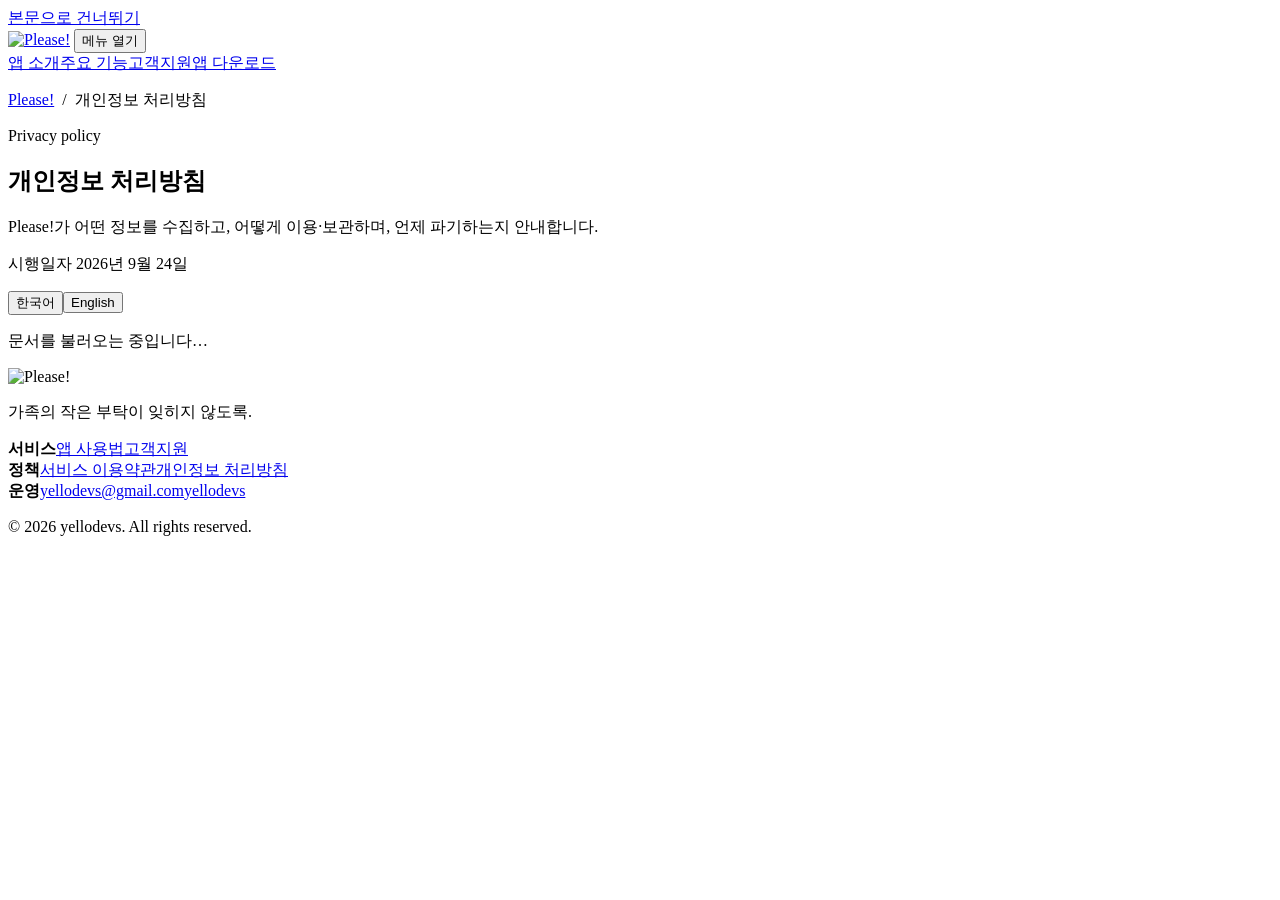
==== commit b0643485: "Sync live mobile improvements and use root-relative asset paths - Sync mobile navigation animations," ====
--- a/site/privacy/index.html
+++ b/site/privacy/index.html
@@ -6,25 +6,25 @@
     <meta name="theme-color" content="#fff8ef" />
     <meta name="description" content="Please! 개인정보 처리방침" />
     <link rel="canonical" href="https://please.yellodevs.space/privacy/" />
-    <link rel="icon" type="image/png" href="../favicon.png?v=2" />
-    <link rel="apple-touch-icon" href="../favicon.png?v=2" />
+    <link rel="icon" type="image/png" href="/favicon.png?v=2" />
+    <link rel="apple-touch-icon" href="/favicon.png?v=2" />
     <title>개인정보 처리방침 — Please!</title>
-    <link rel="stylesheet" href="../styles.css" />
-    <script src="../script.js" defer></script>
-    <script src="../legal.js" defer></script>
+    <link rel="stylesheet" href="/styles.css" />
+    <script src="/script.js" defer></script>
+    <script src="/legal.js" defer></script>
   </head>
   <body data-document="privacy">
     <a class="skip-link" href="#main">본문으로 건너뛰기</a>
     <header class="site-header" data-header>
-      <a class="brand" href="../" aria-label="Please! 홈"><img src="../assets/brand/please-logo.png" alt="Please!" /></a>
+      <a class="brand" href="/" aria-label="Please! 홈"><img src="/assets/brand/please-logo.png" alt="Please!" /></a>
       <button class="nav-toggle" type="button" aria-expanded="false" aria-controls="primary-nav" data-nav-toggle><span></span><span></span><span></span><span class="sr-only">메뉴 열기</span></button>
-      <nav class="primary-nav" id="primary-nav" aria-label="주요 메뉴" data-nav><a href="../#features">특징</a><a href="../#guide">사용법</a><a href="../support/">고객지원</a><a class="nav-cta" href="../#download">앱 다운로드</a></nav>
+      <nav class="primary-nav" id="primary-nav" aria-label="주요 메뉴" data-nav><a href="/#features">앱 소개</a><a href="/#guide">주요 기능</a><a href="/support/">고객지원</a><a class="nav-cta" href="/#download">앱 다운로드</a></nav>
     </header>
     <main id="main">
-      <section class="page-hero compact"><p class="breadcrumbs"><a href="../">Please!</a> &nbsp;/&nbsp; 개인정보 처리방침</p><p class="eyebrow">Privacy policy</p><h1>개인정보 처리방침</h1><p>Please!가 어떤 정보를 수집하고, 어떻게 이용·보관하며, 언제 파기하는지 안내합니다.</p></section>
+      <section class="page-hero compact"><p class="breadcrumbs"><a href="/">Please!</a> &nbsp;/&nbsp; 개인정보 처리방침</p><p class="eyebrow">Privacy policy</p><h1>개인정보 처리방침</h1><p>Please!가 어떤 정보를 수집하고, 어떻게 이용·보관하며, 언제 파기하는지 안내합니다.</p></section>
       <div class="legal-toolbar"><p class="legal-meta">시행일자 2026년 9월 24일</p><div class="language-switch" aria-label="언어 선택"><button class="active" type="button" data-language="ko">한국어</button><button type="button" data-language="en">English</button></div></div>
       <article class="legal-shell prose" data-legal-content><p class="legal-loading">문서를 불러오는 중입니다…</p></article>
     </main>
-    <footer class="site-footer"><div class="footer-brand"><img src="../assets/brand/please-logo.png" alt="Please!" /><p>가족의 작은 부탁이 잊히지 않도록.</p></div><div class="footer-links"><div><strong>서비스</strong><a href="../#guide">앱 사용법</a><a href="../support/">고객지원</a></div><div><strong>정책</strong><a href="../terms/">서비스 이용약관</a><a href="./">개인정보 처리방침</a></div><div><strong>운영</strong><a href="mailto:yellodevs@gmail.com">yellodevs@gmail.com</a><a href="https://yellodevs.space" target="_blank" rel="noopener">yellodevs</a></div></div><p class="copyright">© 2026 yellodevs. All rights reserved.</p></footer>
+    <footer class="site-footer"><div class="footer-brand"><img src="/assets/brand/please-logo.png" alt="Please!" /><p>가족의 작은 부탁이 잊히지 않도록.</p></div><div class="footer-links"><div><strong>서비스</strong><a href="/#guide">앱 사용법</a><a href="/support/">고객지원</a></div><div><strong>정책</strong><a href="/terms/">서비스 이용약관</a><a href="/privacy/">개인정보 처리방침</a></div><div><strong>운영</strong><a href="mailto:yellodevs@gmail.com">yellodevs@gmail.com</a><a href="https://yellodevs.space" target="_blank" rel="noopener">yellodevs</a></div></div><p class="copyright">© 2026 yellodevs. All rights reserved.</p></footer>
   </body>
 </html>
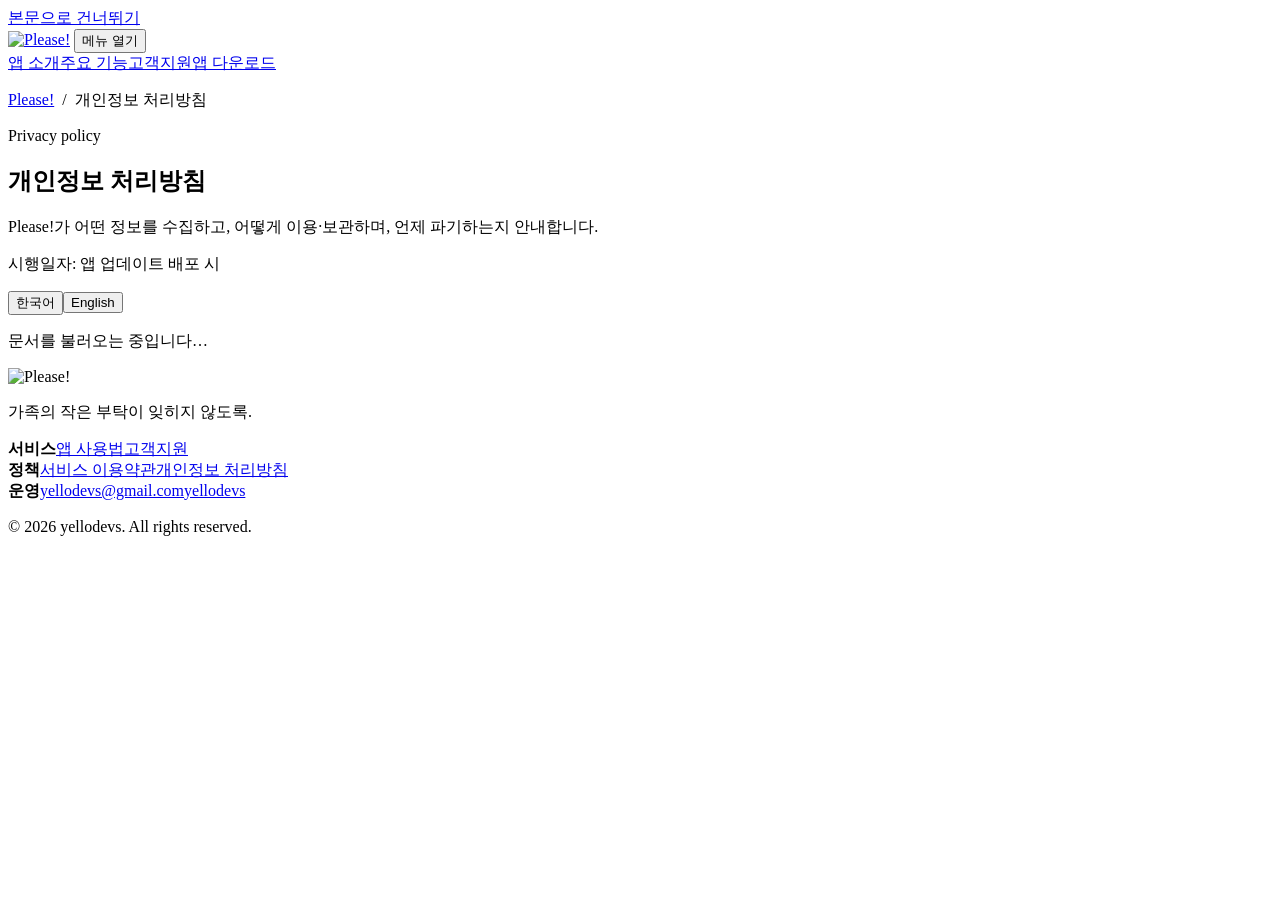
==== commit c6f4ab05: "docs(legal): update terms of service and privacy policy to v2 - Import v2 legal documents from proje" ====
--- a/site/privacy/index.html
+++ b/site/privacy/index.html
@@ -22,7 +22,7 @@
     </header>
     <main id="main">
       <section class="page-hero compact"><p class="breadcrumbs"><a href="/">Please!</a> &nbsp;/&nbsp; 개인정보 처리방침</p><p class="eyebrow">Privacy policy</p><h1>개인정보 처리방침</h1><p>Please!가 어떤 정보를 수집하고, 어떻게 이용·보관하며, 언제 파기하는지 안내합니다.</p></section>
-      <div class="legal-toolbar"><p class="legal-meta">시행일자 2026년 9월 24일</p><div class="language-switch" aria-label="언어 선택"><button class="active" type="button" data-language="ko">한국어</button><button type="button" data-language="en">English</button></div></div>
+      <div class="legal-toolbar"><p class="legal-meta" data-legal-meta>시행일자: 앱 업데이트 배포 시</p><div class="language-switch" aria-label="언어 선택"><button class="active" type="button" data-language="ko">한국어</button><button type="button" data-language="en">English</button></div></div>
       <article class="legal-shell prose" data-legal-content><p class="legal-loading">문서를 불러오는 중입니다…</p></article>
     </main>
     <footer class="site-footer"><div class="footer-brand"><img src="/assets/brand/please-logo.png" alt="Please!" /><p>가족의 작은 부탁이 잊히지 않도록.</p></div><div class="footer-links"><div><strong>서비스</strong><a href="/#guide">앱 사용법</a><a href="/support/">고객지원</a></div><div><strong>정책</strong><a href="/terms/">서비스 이용약관</a><a href="/privacy/">개인정보 처리방침</a></div><div><strong>운영</strong><a href="mailto:yellodevs@gmail.com">yellodevs@gmail.com</a><a href="https://yellodevs.space" target="_blank" rel="noopener">yellodevs</a></div></div><p class="copyright">© 2026 yellodevs. All rights reserved.</p></footer>
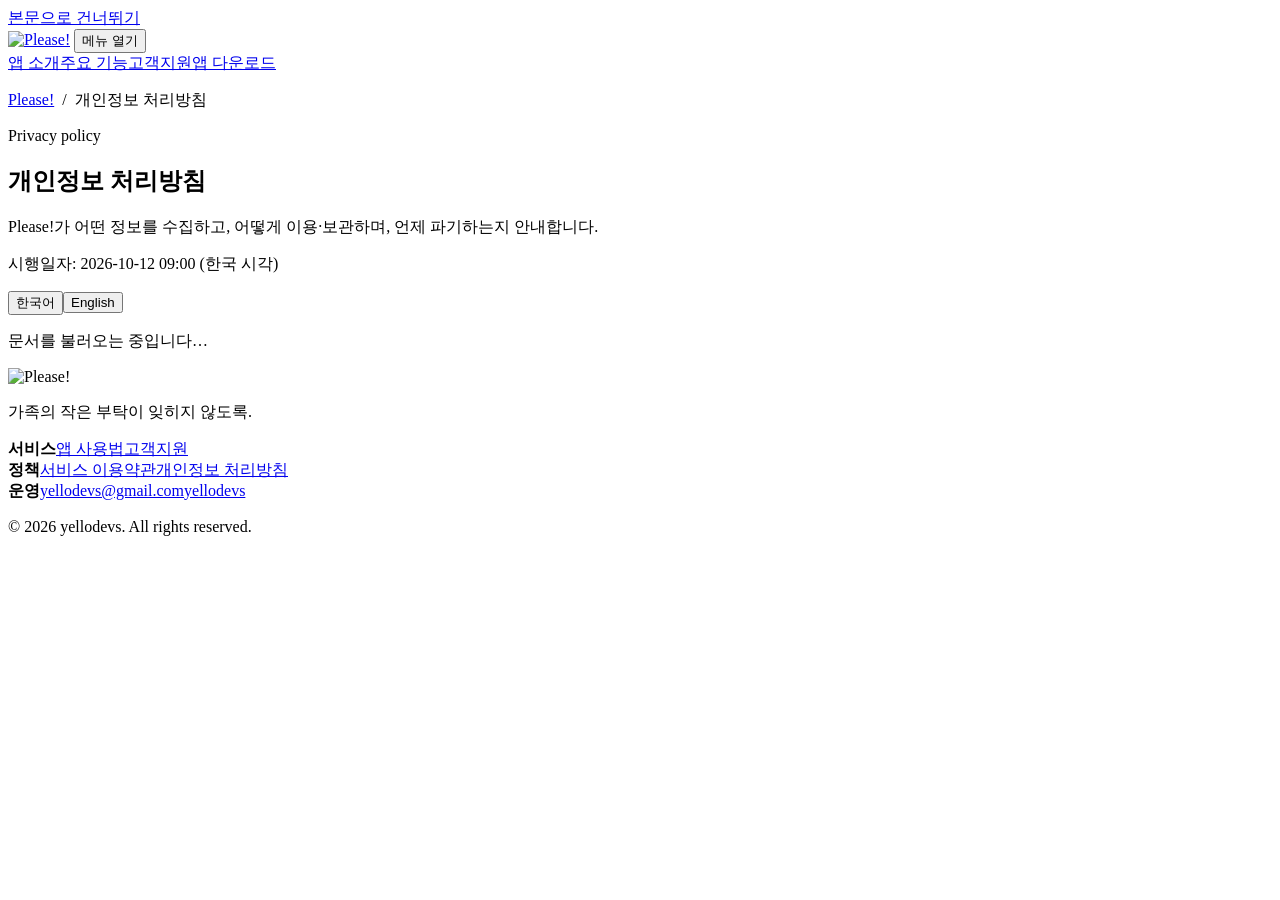
==== commit 70b342b4: "docs(legal): set v2 announcement and effective dates" ====
--- a/site/privacy/index.html
+++ b/site/privacy/index.html
@@ -22,7 +22,7 @@
     </header>
     <main id="main">
       <section class="page-hero compact"><p class="breadcrumbs"><a href="/">Please!</a> &nbsp;/&nbsp; 개인정보 처리방침</p><p class="eyebrow">Privacy policy</p><h1>개인정보 처리방침</h1><p>Please!가 어떤 정보를 수집하고, 어떻게 이용·보관하며, 언제 파기하는지 안내합니다.</p></section>
-      <div class="legal-toolbar"><p class="legal-meta" data-legal-meta>시행일자: 앱 업데이트 배포 시</p><div class="language-switch" aria-label="언어 선택"><button class="active" type="button" data-language="ko">한국어</button><button type="button" data-language="en">English</button></div></div>
+      <div class="legal-toolbar"><p class="legal-meta" data-legal-meta>시행일자: 2026-10-12 09:00 (한국 시각)</p><div class="language-switch" aria-label="언어 선택"><button class="active" type="button" data-language="ko">한국어</button><button type="button" data-language="en">English</button></div></div>
       <article class="legal-shell prose" data-legal-content><p class="legal-loading">문서를 불러오는 중입니다…</p></article>
     </main>
     <footer class="site-footer"><div class="footer-brand"><img src="/assets/brand/please-logo.png" alt="Please!" /><p>가족의 작은 부탁이 잊히지 않도록.</p></div><div class="footer-links"><div><strong>서비스</strong><a href="/#guide">앱 사용법</a><a href="/support/">고객지원</a></div><div><strong>정책</strong><a href="/terms/">서비스 이용약관</a><a href="/privacy/">개인정보 처리방침</a></div><div><strong>운영</strong><a href="mailto:yellodevs@gmail.com">yellodevs@gmail.com</a><a href="https://yellodevs.space" target="_blank" rel="noopener">yellodevs</a></div></div><p class="copyright">© 2026 yellodevs. All rights reserved.</p></footer>
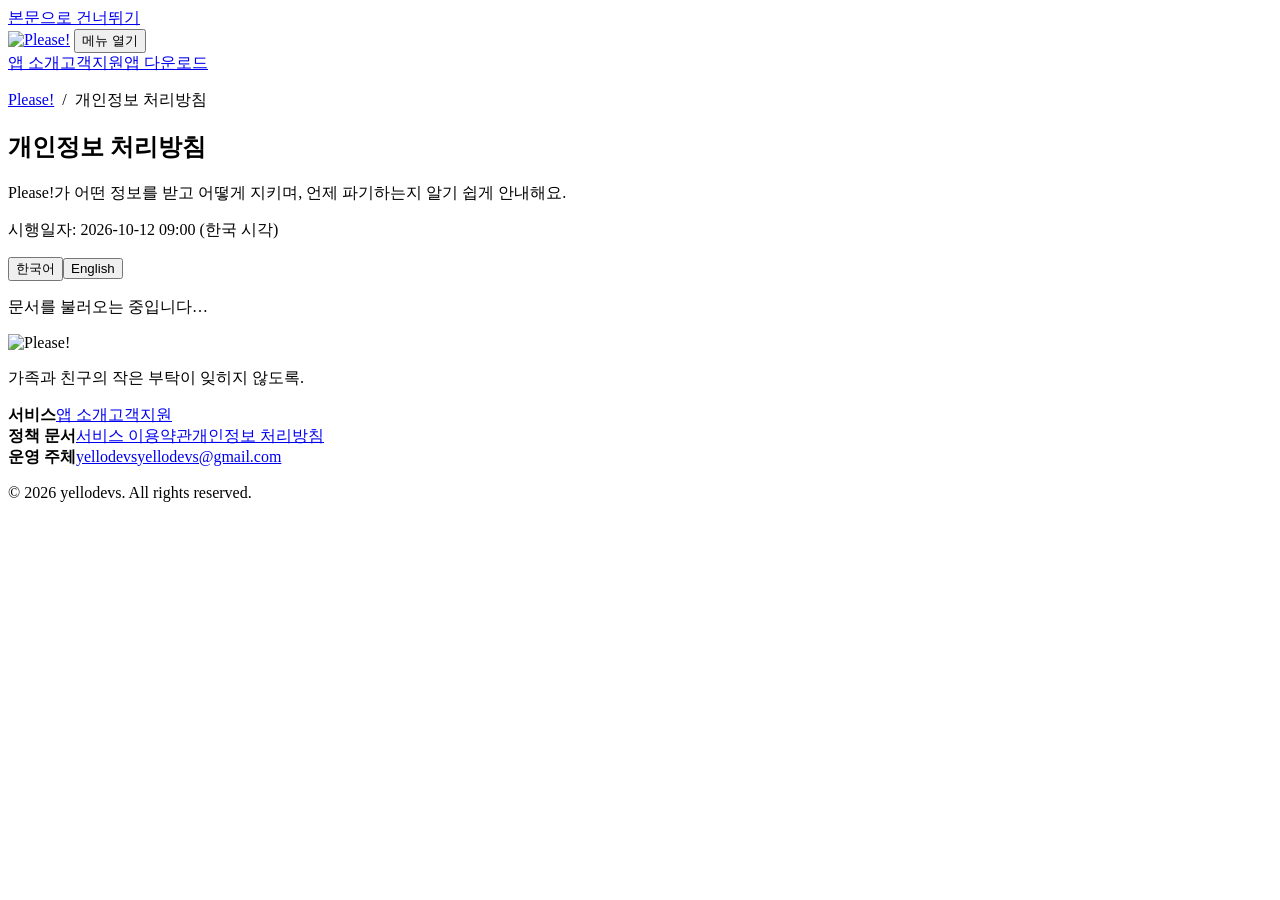
==== commit 3fcf570a: "feat(site): 홈페이지 UI·카피 리뉴얼 및 3D 다이얼·푸터·정책 문서 정돈" ====
--- a/site/privacy/index.html
+++ b/site/privacy/index.html
@@ -9,22 +9,34 @@
     <link rel="icon" type="image/png" href="/favicon.png?v=2" />
     <link rel="apple-touch-icon" href="/favicon.png?v=2" />
     <title>개인정보 처리방침 — Please!</title>
-    <link rel="stylesheet" href="/styles.css" />
-    <script src="/script.js" defer></script>
-    <script src="/legal.js" defer></script>
+    <link rel="stylesheet" href="/assets/fonts/pretendard.css" />
+    <link rel="stylesheet" href="/styles.css?v=20261114-7" />
+    <script src="/script.js?v=20261114-7" defer></script>
+    <script src="/policy-release.js?v=20261114-7" defer></script>
+    <script src="/legal.js?v=20261114-7" defer></script>
   </head>
   <body data-document="privacy">
     <a class="skip-link" href="#main">본문으로 건너뛰기</a>
     <header class="site-header" data-header>
-      <a class="brand" href="/" aria-label="Please! 홈"><img src="/assets/brand/please-logo.png" alt="Please!" /></a>
+      <a class="brand" href="/" aria-label="Please! 홈"><img src="/assets/brand/please-logo.png" alt="Please!" width="315" height="84" /></a>
       <button class="nav-toggle" type="button" aria-expanded="false" aria-controls="primary-nav" data-nav-toggle><span></span><span></span><span></span><span class="sr-only">메뉴 열기</span></button>
-      <nav class="primary-nav" id="primary-nav" aria-label="주요 메뉴" data-nav><a href="/#features">앱 소개</a><a href="/#guide">주요 기능</a><a href="/support/">고객지원</a><a class="nav-cta" href="/#download">앱 다운로드</a></nav>
+      <nav class="primary-nav" id="primary-nav" aria-label="주요 메뉴" data-nav><a href="/">앱 소개</a><a href="/support/">고객지원</a><a class="btn btn--sm nav-cta" href="/#download">앱 다운로드</a></nav>
     </header>
     <main id="main">
-      <section class="page-hero compact"><p class="breadcrumbs"><a href="/">Please!</a> &nbsp;/&nbsp; 개인정보 처리방침</p><p class="eyebrow">Privacy policy</p><h1>개인정보 처리방침</h1><p>Please!가 어떤 정보를 수집하고, 어떻게 이용·보관하며, 언제 파기하는지 안내합니다.</p></section>
+      <section class="page-hero compact"><p class="breadcrumbs"><a href="/">Please!</a> &nbsp;/&nbsp; 개인정보 처리방침</p><p class="eyebrow" hidden>Privacy policy</p><h1>개인정보 처리방침</h1><p>Please!가 어떤 정보를 받고 어떻게 지키며, 언제 파기하는지 알기 쉽게 안내해요.</p></section>
       <div class="legal-toolbar"><p class="legal-meta" data-legal-meta>시행일자: 2026-10-12 09:00 (한국 시각)</p><div class="language-switch" aria-label="언어 선택"><button class="active" type="button" data-language="ko">한국어</button><button type="button" data-language="en">English</button></div></div>
+      <nav class="policy-version-switch" data-policy-versions aria-label="문서 버전"></nav>
+      <aside class="policy-status" data-policy-status hidden></aside>
       <article class="legal-shell prose" data-legal-content><p class="legal-loading">문서를 불러오는 중입니다…</p></article>
     </main>
-    <footer class="site-footer"><div class="footer-brand"><img src="/assets/brand/please-logo.png" alt="Please!" /><p>가족의 작은 부탁이 잊히지 않도록.</p></div><div class="footer-links"><div><strong>서비스</strong><a href="/#guide">앱 사용법</a><a href="/support/">고객지원</a></div><div><strong>정책</strong><a href="/terms/">서비스 이용약관</a><a href="/privacy/">개인정보 처리방침</a></div><div><strong>운영</strong><a href="mailto:yellodevs@gmail.com">yellodevs@gmail.com</a><a href="https://yellodevs.space" target="_blank" rel="noopener">yellodevs</a></div></div><p class="copyright">© 2026 yellodevs. All rights reserved.</p></footer>
+    <footer class="site-footer">
+      <div class="footer-brand"><img src="/assets/brand/please-logo.png" alt="Please!" width="315" height="84" /><p>가족과 친구의 작은 부탁이 잊히지 않도록.</p></div>
+      <div class="footer-links">
+        <div><strong>서비스</strong><a href="/">앱 소개</a><a href="/support/">고객지원</a></div>
+        <div><strong>정책 문서</strong><a href="/terms/">서비스 이용약관</a><a href="/privacy/">개인정보 처리방침</a></div>
+        <div><strong>운영 주체</strong><a href="https://yellodevs.space" target="_blank" rel="noopener">yellodevs</a><a href="mailto:yellodevs@gmail.com">yellodevs@gmail.com</a></div>
+      </div>
+      <p class="copyright">© 2026 yellodevs. All rights reserved.</p>
+    </footer>
   </body>
 </html>
